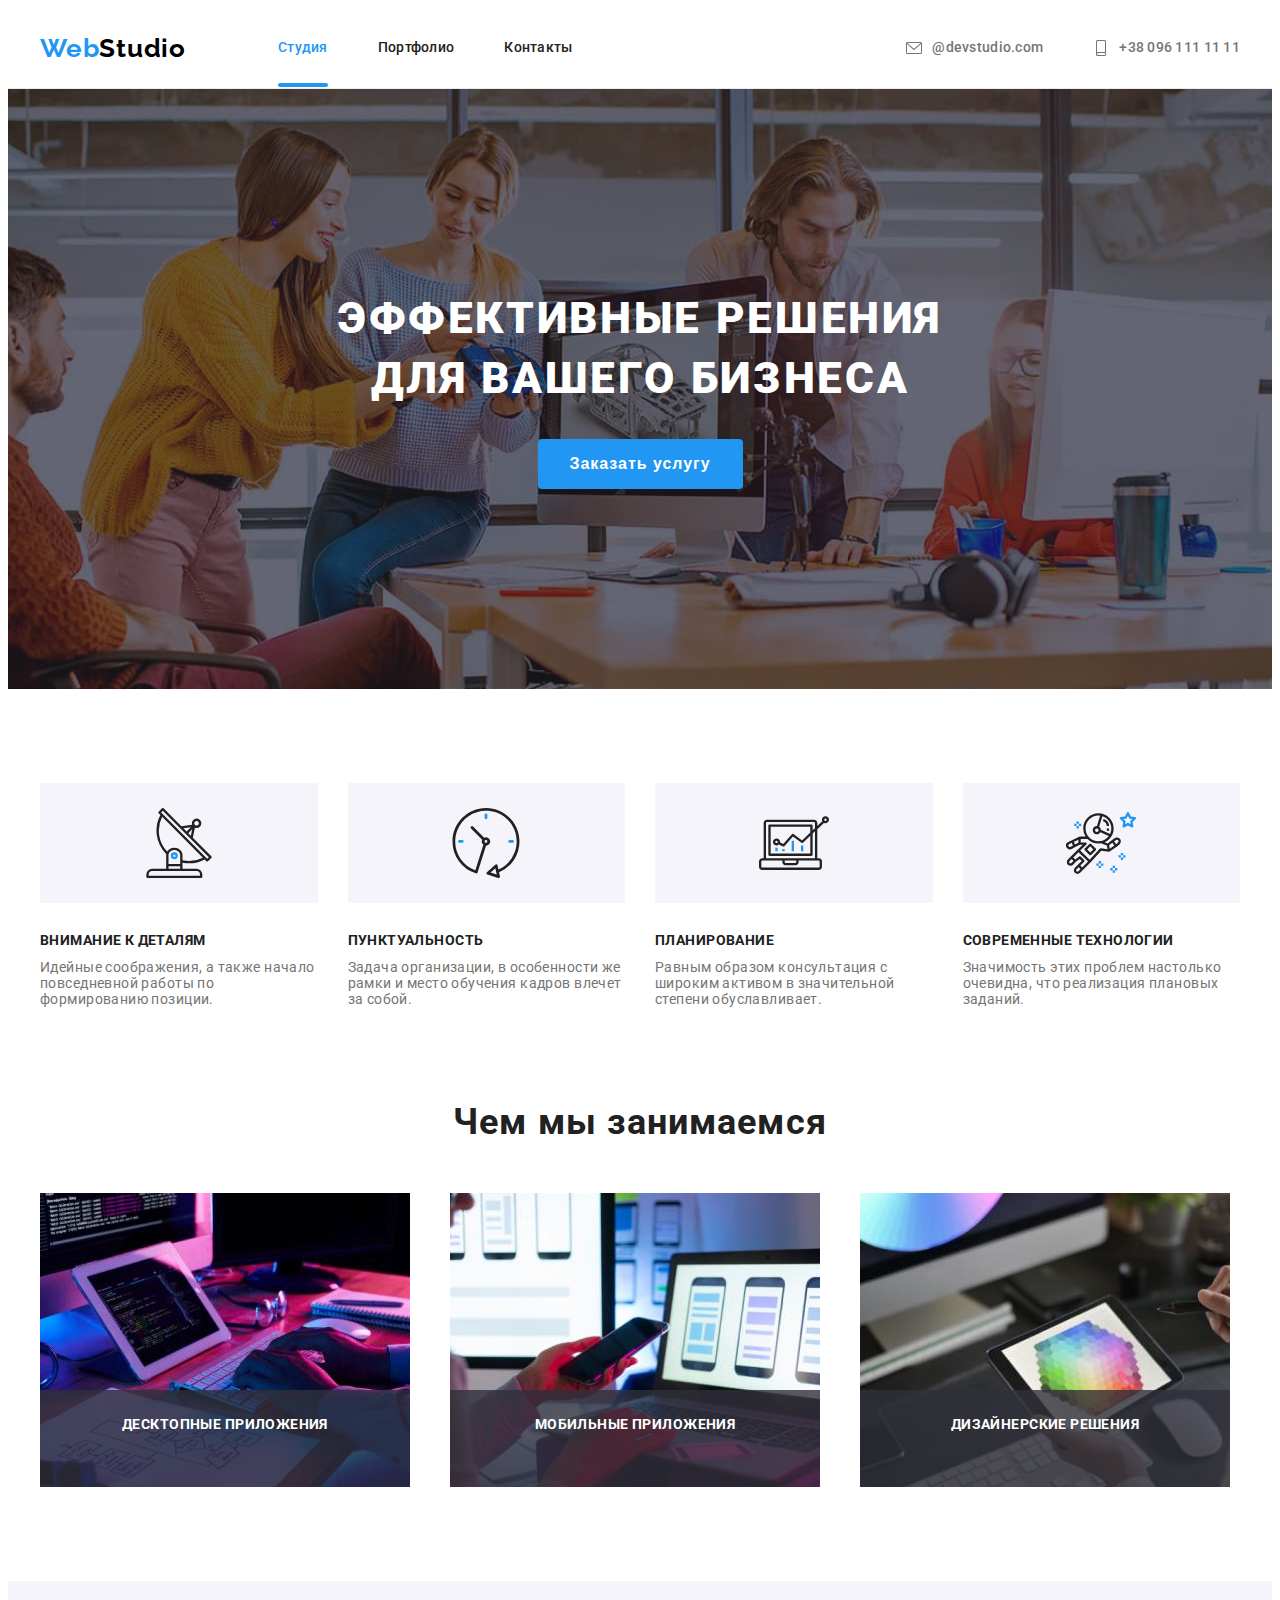
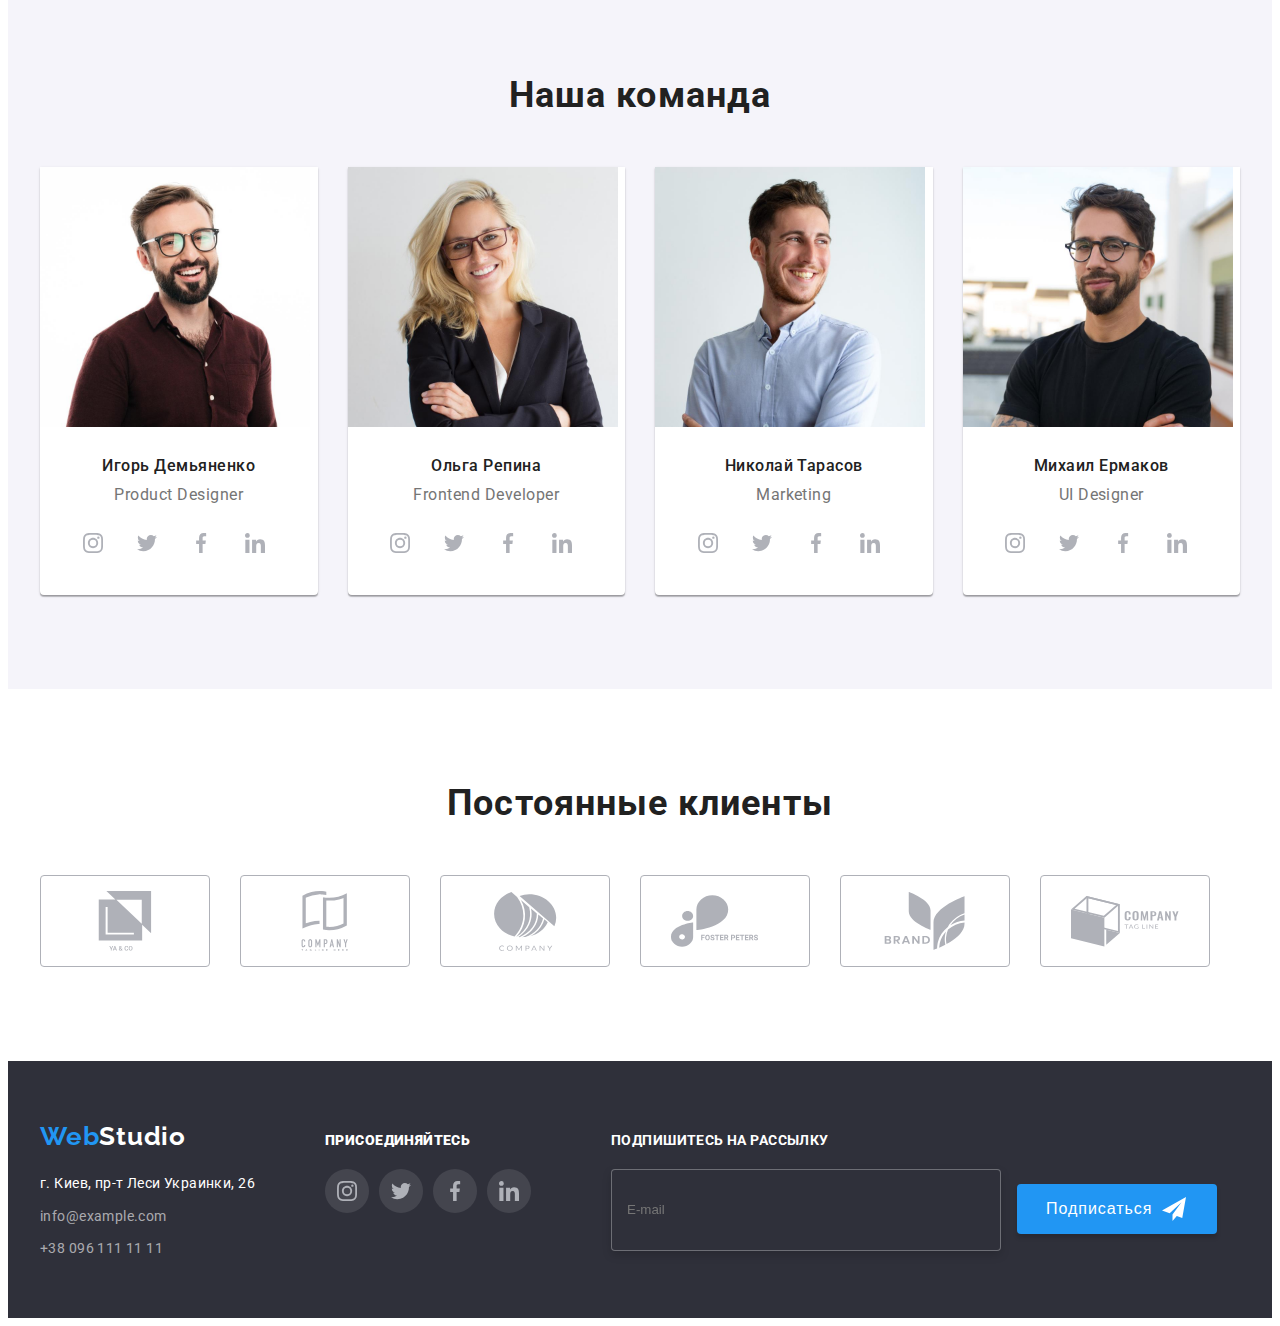
==== index.html @ 4abd0ea8 "форма подписки в футере" ====
<!DOCTYPE html>
<html lang="ru">
  <head>
    <meta charset="UTF-8" />
    <meta http-equiv="X-UA-Compatible" content="IE=edge" />
    <meta name="viewport" content="width=device-width, initial-scale=1.0" />
    <title>Студия</title>

    <link rel="preconnect" href="https://fonts.googleapis.com" />
    <link rel="preconnect" href="https://fonts.gstatic.com" crossorigin />
    <link
      href="https://fonts.googleapis.com/css2?family=Raleway:wght@700&family=Roboto:wght@400;500;700;900&display=swap"
      rel="stylesheet"
    />
    <link
      rel="stylesheet"
      href="https://cdnjs.cloudflare.com/ajax/libs/modern-normalize/1.1.0/modern-normalize.min.css"
      integrity="sha512-wpPYUAdjBVSE4KJnH1VR1HeZfpl1ub8YT/NKx4PuQ5NmX2tKuGu6U/JRp5y+Y8XG2tV+wKQpNHVUX03MfMFn9Q=="
      crossorigin="anonymous"
      referrerpolicy="no-referrer"
    />
    <link rel="stylesheet" href="./css/styles.css" />
  </head>
  <body>
    <header class="header">
      <div class="container header-container">
        <nav class="header-nav">
          <a href="" lang="en" class="header-logo link"
            ><span class="logo-effect">Web</span>Studio</a
          >
          <ul class="header-nav list">
            <li class="nav-item"><a href="" class="nav-link link active current">Студия</a></li>
            <li class="nav-item"><a href="./portfolio.html" class="nav-link link">Портфолио</a></li>
            <li class="nav-item"><a href="" class="nav-link link">Контакты</a></li>
          </ul>
        </nav>
        <ul class="header-contacts list">
          <li class="contacts-item">
            <a href="mailto:info@devstudio.com" class="contacts-link link">
              <svg class="contacts-icon" width="16" height="16">
                <use href="./images/icons.svg#icon-mail"></use></svg
              >@devstudio.com
            </a>
          </li>
          <li class="contacts-item">
            <a href="tel:+380961111111" class="contacts-link link">
              <svg class="contacts-icon" width="16" height="16">
                <use href="./images/icons.svg#icon-phone"></use></svg
              >+38 096 111 11 11
            </a>
          </li>
        </ul>
      </div>
    </header>
    <main>
      <section class="hero">
        <div class="container">
          <h1 class="hero-title">Эффективные решения для вашего бизнеса</h1>
          <button type="button" class="hero-btn" data-modal-open>Заказать услугу</button>
        </div>
      </section>
      <section class="advantage">
        <div class="container">
          <h2 class="advantage-title visually-hidden">Наши преимущества</h2>
          <ul class="advantage-list list">
            <li class="advantage-item">
              <div class="advantage-logo">
                <svg class="logo-img">
                  <use href="./images/icons.svg#icon-antenna"></use>
                </svg>
              </div>
              <h3 class="advantage-name">Внимание к деталям</h3>
              <p class="advantage-text">
                Идейные соображения, а также начало повседневной работы по формированию позиции.
              </p>
            </li>
            <li class="advantage-item">
              <div class="advantage-logo">
                <svg class="logo-img">
                  <use href="./images/icons.svg#icon-clock"></use>
                </svg>
              </div>
              <h3 class="advantage-name">Пунктуальность</h3>
              <p class="advantage-text">
                Задача организации, в особенности же рамки и место обучения кадров влечет за собой.
              </p>
            </li>
            <li class="advantage-item">
              <div class="advantage-logo">
                <svg class="logo-img">
                  <use href="./images/icons.svg#icon-diagram"></use>
                </svg>
              </div>
              <h3 class="advantage-name">Планирование</h3>
              <p class="advantage-text">
                Равным образом консультация с широким активом в значительной степени обуславливает.
              </p>
            </li>
            <li class="advantage-item">
              <div class="advantage-logo">
                <svg class="logo-img">
                  <use href="./images/icons.svg#icon-astronaut"></use>
                </svg>
              </div>
              <h3 class="advantage-name">Современные технологии</h3>
              <p class="advantage-text">
                Значимость этих проблем настолько очевидна, что реализация плановых заданий.
              </p>
            </li>
          </ul>
        </div>
      </section>
      <section class="services">
        <div class="container">
          <h2 class="services-title titles">Чем мы занимаемся</h2>
          <ul class="services-list">
            <li class="services-item list">
              <div class="services-item-wrap">
                <img
                  class="services-img"
                  src="images/codding.jpg"
                  alt="Десктопные приложения"
                  width="370"
                  height="294"
                />
                <p class="services-text">Десктопные приложения</p>
              </div>
            </li>
            <li class="services-item list">
              <div class="services-item-wrap">
                <img
                  class="services-img"
                  src="images/multiplatforms.jpg"
                  alt="Мобильные приложения"
                  width="370"
                  height="294"
                />
                <p class="services-text">Мобильные приложения</p>
              </div>
            </li>
            <li class="services-item list">
              <div class="services-item-wrap">
                <img
                  class="services-img"
                  src="images/design.jpg"
                  alt="Дизайнерские решения"
                  width="370"
                  height="294"
                />
                <p class="services-text">Дизайнерские решения</p>
              </div>
            </li>
          </ul>
        </div>
      </section>
      <section class="team">
        <div class="container">
          <h2 class="team-title titles">Наша команда</h2>
          <ul class="team-list list">
            <li class="team-item">
              <img
                class="team-photo"
                src="images/igor.jpg"
                alt="Фото Игоря Демьяненко"
                width="270"
                height="260"
              />
              <div class="team-photo-description">
                <h3 class="team-name">Игорь Демьяненко</h3>
                <p class="team-text">Product Designer</p>
                <ul class="team-social list social-list">
                  <li class="social-item">
                    <a href="" class="social-link">
                      <svg class="social-icon" width="20" height="20">
                        <use href="./images/icons.svg#icon-instagram"></use>
                      </svg>
                    </a>
                  </li>
                  <li class="social-item">
                    <a href="" class="social-link">
                      <svg class="social-icon" width="20" height="20">
                        <use href="./images/icons.svg#icon-twitter"></use>
                      </svg>
                    </a>
                  </li>
                  <li class="social-item">
                    <a href="" class="social-link">
                      <svg class="social-icon" width="20" height="20">
                        <use href="./images/icons.svg#icon-facebook"></use>
                      </svg>
                    </a>
                  </li>
                  <li class="social-item">
                    <a href="" class="social-link">
                      <svg class="social-icon" width="20" height="20">
                        <use href="./images/icons.svg#icon-linkedin"></use>
                      </svg>
                    </a>
                  </li>
                </ul>
              </div>
            </li>
            <li class="team-item">
              <img
                class="team-photo"
                src="images/olga.jpg"
                alt="Фото Ольги Репиной"
                width="270"
                height="260"
              />
              <div class="team-photo-description">
                <h3 class="team-name">Ольга Репина</h3>
                <p class="team-text">Frontend Developer</p>
                <ul class="team-social list social-list">
                  <li class="social-item">
                    <a href="" class="social-link">
                      <svg class="social-icon" width="20" height="20">
                        <use href="./images/icons.svg#icon-instagram"></use>
                      </svg>
                    </a>
                  </li>
                  <li class="social-item">
                    <a href="" class="social-link">
                      <svg class="social-icon" width="20" height="20">
                        <use href="./images/icons.svg#icon-twitter"></use>
                      </svg>
                    </a>
                  </li>
                  <li class="social-item">
                    <a href="" class="social-link">
                      <svg class="social-icon" width="20" height="20">
                        <use href="./images/icons.svg#icon-facebook"></use>
                      </svg>
                    </a>
                  </li>
                  <li class="social-item">
                    <a href="" class="social-link">
                      <svg class="social-icon" width="20" height="20">
                        <use href="./images/icons.svg#icon-linkedin"></use>
                      </svg>
                    </a>
                  </li>
                </ul>
              </div>
            </li>
            <li class="team-item">
              <img
                class="team-photo"
                src="images/nikolai.jpg"
                alt="Фото Николая Тарасова"
                width="270"
                height="260"
              />
              <div class="team-photo-description">
                <h3 class="team-name">Николай Тарасов</h3>
                <p class="team-text">Marketing</p>
                <ul class="team-social list social-list">
                  <li class="social-item">
                    <a href="" class="social-link">
                      <svg class="social-icon" width="20" height="20">
                        <use href="./images/icons.svg#icon-instagram"></use>
                      </svg>
                    </a>
                  </li>
                  <li class="social-item">
                    <a href="" class="social-link">
                      <svg class="social-icon" width="20" height="20">
                        <use href="./images/icons.svg#icon-twitter"></use>
                      </svg>
                    </a>
                  </li>
                  <li class="social-item">
                    <a href="" class="social-link">
                      <svg class="social-icon" width="20" height="20">
                        <use href="./images/icons.svg#icon-facebook"></use>
                      </svg>
                    </a>
                  </li>
                  <li class="social-item">
                    <a href="" class="social-link">
                      <svg class="social-icon" width="20" height="20">
                        <use href="./images/icons.svg#icon-linkedin"></use>
                      </svg>
                    </a>
                  </li>
                </ul>
              </div>
            </li>
            <li class="team-item">
              <img
                class="team-photo"
                src="images/mihail.jpg"
                alt="Фото Михаила Ермакова"
                width="270"
                height="260"
              />
              <div class="team-photo-description">
                <h3 class="team-name">Михаил Ермаков</h3>
                <p class="team-text">UI Designer</p>
                <ul class="team-social list social-list">
                  <li class="social-item">
                    <a href="" class="social-link">
                      <svg class="social-icon" width="20" height="20">
                        <use href="./images/icons.svg#icon-instagram"></use>
                      </svg>
                    </a>
                  </li>
                  <li class="social-item">
                    <a href="" class="social-link">
                      <svg class="social-icon" width="20" height="20">
                        <use href="./images/icons.svg#icon-twitter"></use>
                      </svg>
                    </a>
                  </li>
                  <li class="social-item">
                    <a href="" class="social-link">
                      <svg class="social-icon" width="20" height="20">
                        <use href="./images/icons.svg#icon-facebook"></use>
                      </svg>
                    </a>
                  </li>
                  <li class="social-item">
                    <a href="" class="social-link">
                      <svg class="social-icon" width="20" height="20">
                        <use href="./images/icons.svg#icon-linkedin"></use>
                      </svg>
                    </a>
                  </li>
                </ul>
              </div>
            </li>
          </ul>
        </div>
      </section>
      <section class="clients">
        <div class="container">
          <h2 class="clients-title titles">Постоянные клиенты</h2>
          <ul class="clients-list list">
            <li class="clients-item">
              <a href="" class="clients-link">
                <svg class="clients-icon" width="106px" height="60px">
                  <use href="./images/icons.svg#icon-logo-1" class="clients-logo"></use>
                </svg>
              </a>
            </li>
            <li class="clients-item">
              <a href="" class="clients-link">
                <svg class="clients-icon" width="106px" height="60px">
                  <use href="./images/icons.svg#icon-logo-2" class="clients-logo"></use>
                </svg>
              </a>
            </li>
            <li class="clients-item">
              <a href="" class="clients-link">
                <svg class="clients-icon" width="106px" height="60px">
                  <use href="./images/icons.svg#icon-logo-3" class="clients-logo"></use>
                </svg>
              </a>
            </li>
            <li class="clients-item">
              <a href="" class="clients-link">
                <svg class="clients-icon" width="106px" height="60px">
                  <use href="./images/icons.svg#icon-logo-4" class="clients-logo"></use>
                </svg>
              </a>
            </li>
            <li class="clients-item">
              <a href="" class="clients-link">
                <svg class="clients-icon" width="106px" height="60px">
                  <use href="./images/icons.svg#icon-logo-5" class="clients-logo"></use>
                </svg>
              </a>
            </li>
            <li class="clients-item">
              <a href="" class="clients-link">
                <svg class="clients-icon" width="106px" height="60px">
                  <use href="./images/icons.svg#icon-logo-6" class="clients-logo"></use>
                </svg>
              </a>
            </li>
          </ul>
        </div>
      </section>
    </main>
    <footer class="footer">
      <div class="container">
        <div class="feedback">
          <div class="footer-item">
            <a href="" lang="en" class="footer-logo link">
              <span class="logo-effect">Web</span>Studio
            </a>
            <address class="address">
              <ul class="address-list list">
                <li class="address-item">
                  <a
                    class="address-map link"
                    href="https://goo.gl/maps/dPyyy7mNsQ9xPULU9"
                    target="_blank"
                    rel="noopener noreferrer"
                    >г. Киев, пр-т Леси Украинки, 26</a
                  >
                </li>
                <li class="address-item">
                  <a class="address-link link" href="mailto:info@example.com">info@example.com</a>
                </li>
                <li class="address-item">
                  <a class="address-link link" href="tel:+380991111111">+38 096 111 11 11</a>
                </li>
              </ul>
            </address>
          </div>
          <div class="footer-item subscribe">
            <h3 class="subscribe-title">Присоединяйтесь</h3>
            <ul class="subscribe-social list social-list">
              <li class="social-item">
                <a href="" class="social-link subscribe-link">
                  <svg class="social-icon subscribe-icon" width="20" height="20">
                    <use href="./images/icons.svg#icon-instagram"></use>
                  </svg>
                </a>
              </li>
              <li class="social-item">
                <a href="" class="social-link subscribe-link">
                  <svg class="social-icon subscribe-icon" width="20" height="20">
                    <use href="./images/icons.svg#icon-twitter"></use>
                  </svg>
                </a>
              </li>
              <li class="social-item">
                <a href="" class="social-link subscribe-link">
                  <svg class="social-icon subscribe-icon" width="20" height="20">
                    <use href="./images/icons.svg#icon-facebook"></use>
                  </svg>
                </a>
              </li>
              <li class="social-item">
                <a href="" class="social-link subscribe-link">
                  <svg class="social-icon subscribe-icon" width="20" height="20">
                    <use href="./images/icons.svg#icon-linkedin"></use>
                  </svg>
                </a>
              </li>
            </ul>
          </div>
          <form class="footer-subscribe">
            <p class="subscribe-caption">Подпишитесь на рассылку</p>
            <input
              class="subscribe-mail"
              type="email"
              name="email"
              required
              placeholder="E-mail"
              pattern="[a-z0-9._%+-]+@[a-z0-9.-]+\.[a-z]{2,4}$"
            />
            <button class="subscribe-btn" type="submit">
              Подписаться
              <svg class="subscribe-btn-icon" width="24" height="24">
                <use href="./images/icons.svg#icon-send"></use>
              </svg>
            </button>
          </form>
        </div>
      </div>
    </footer>
    <div class="backdrop is-hidden" data-modal>
      <div class="modal">
        <button type="button" class="modal-btn" data-modal-close>
          <svg class="modal-close-btn" width="18" height="18">
            <use href="./images/icons.svg#icon-close"></use>
          </svg>
        </button>
      </div>
    </div>
    <script src="./js/modal.js"></script>
  </body>
</html>
---- css/styles.css ----
:root {
  --primary-page-color: #757575;
  --primary-logo-color: #000000;
  --secondary-logo-color: #ffffff;
  --header-text-color: #212121;
  --effects-color: #2196f3;
  --header-contact-color: #757575;
  --primary-title-color: #ffffff;
  --header-text-color: #212121;
  --secondary-title-color: #212121;
  --button-secondary-color: #ffffff;
  --button-primary-color: #212121;
  --text-color: #757575;
  --footer-text-color: #ffffff;
  --footer-contact-color: rgba(255, 255, 255, 0.6);
  --primary-background-color: #2f303a;
  --secondary-background-color: #f5f4fa;
  --social-team-color: #afb1b8;
  --social-footer-color: #ffffff;
  --transition: 250ms cubic-bezier(0.4, 0, 0.2, 1);
}

p,
h1,
h2,
h3,
h4,
h5,
h6 {
  margin: 0;
}
ul {
  margin: 0;
  padding: 0;
}
button {
  cursor: pointer;
}
body {
  font-family: 'Roboto', sans-serif;
  color: var(--primary-page-color);
}
.container {
  width: 1200px;
  padding-left: 15px;
  padding-right: 15px;
  margin: 0 auto;
}
.list {
  list-style: none;
}
.link {
  text-decoration: none;
}

/* ------------------------------header------------------------- */

.header-container {
  display: flex;
  align-items: center;
}
.header {
  /* padding-top: 24px;
  padding-bottom: 24px; */
  border-bottom: 1px solid #ececec;
}
.header-nav {
  display: flex;
}
.header-logo {
  margin-right: 92px;
  font-family: 'Raleway';
  font-weight: 700;
  font-size: 26px;
  line-height: 1.19;
  letter-spacing: 0.03em;
  color: var(--primary-logo-color);
}
.logo-effect {
  color: var(--effects-color);
}
.header-nav {
  display: flex;
  align-items: center;
  font-weight: 500;
  font-size: 14px;
  line-height: 1.14;
  letter-spacing: 0.02em;
}

.nav-item:not(:last-child) {
  margin-right: 50px;
}
.nav-link {
  padding-top: 32px;
  padding-bottom: 32px;
  color: var(--header-text-color);
  position: relative;
  transition: color var(--transition);
}

.nav-link:hover,
.nav-link:focus {
  color: var(--effects-color);
}
.active {
  color: var(--effects-color);
}
.nav-link.current::after {
  content: '';
  display: block;
  width: 100%;
  position: absolute;
  height: 4px;
  border-radius: 2px;
  background-color: var(--effects-color);
  bottom: 0;
}
.header-contacts,
.header-contacts .contacts-item {
  display: flex;
  margin-left: auto;
  align-items: center;
  color: var(--header-contact-color);
  vertical-align: baseline;
}

.contacts-item:not(:last-child) {
  margin-right: 50px;
}

.contacts-link {
  display: flex;
  fill: var(--header-contact-color);
  vertical-align: middle;
  font-weight: 500;
  font-size: 14px;
  line-height: 1.14;
  letter-spacing: 0.02em;
  color: var(--header-contact-color);
  padding-top: 32px;
  padding-bottom: 32px;
  transition: color var(--transition), fill var(--transition);
}

.contacts-icon {
  margin-right: 10px;
}

.contacts-item .contacts-link:hover,
.contacts-item .contacts-link:focus {
  color: var(--effects-color);
  fill: var(--effects-color);
}

/* --------------------------------hero------------------------------ */
.hero {
  text-align: center;
  padding-top: 200px;
  padding-bottom: 200px;
  background-color: var(--primary-background-color);
  background-image: linear-gradient(rgba(47, 48, 58, 0.4), rgba(47, 48, 58, 0.4)),
    url(../images/hero-bg.jpg);
  background-repeat: no-repeat;
  background-size: cover;
  background-position: center;
}
.hero-title {
  width: 696px;
  margin: 0 auto;
  margin-bottom: 30px;
  font-weight: 900;
  font-size: 44px;
  line-height: 1.36;
  text-align: center;
  letter-spacing: 0.06em;
  text-transform: uppercase;
  color: var(--primary-title-color);
}
.hero-btn {
  padding: 10px 32px;
  font-weight: 700;
  font-size: 16px;
  line-height: 1.87;
  text-align: center;
  letter-spacing: 0.06em;
  color: var(--button-secondary-color);
  background-color: var(--effects-color);
  border: 0;
  border-radius: 4px;
  transition: color var(--transition);
}
.hero-btn:hover,
.hero-btn:focus {
  color: var(--button-primary-color);
}

.visually-hidden {
  position: absolute;
  white-space: nowrap;
  width: 1px;
  height: 1px;
  overflow: hidden;
  border: 0;
  padding: 0;
  clip: rect(0 0 0 0);
  clip-path: inset(50%);
  margin: -1px;
}
/* -------------------------------advantage--------------------------- */
.advantage {
  padding-top: 94px;
}
.advantage-list {
  display: flex;
  margin-left: -30px;
  margin-top: -30px;
}
.advantage-item {
  flex-basis: calc(100% / 4 - 30px);
  margin-left: 30px;
  margin-top: 30px;
}
.advantage-logo {
  display: flex;
  justify-content: center;
  align-items: center;
  height: 120px;
  background-color: var(--secondary-background-color);
  margin-bottom: 30px;
}
.logo-img {
  width: 70px;
  height: 70px;
}
.advantage-name {
  margin-bottom: 10px;
  font-weight: 700;
  font-size: 14px;
  line-height: 1.14;
  letter-spacing: 0.03em;
  text-transform: uppercase;
  color: var(--secondary-title-color);
}
.advantage-text {
  font-size: 14px;
  line-height: 1.17;
  letter-spacing: 0.03em;
  color: var(--text-color);
}
/* ----------------------------------team------------------------ */
.team {
  padding-top: 94px;
  padding-bottom: 94px;
  background-color: var(--secondary-background-color);
}
.team-title {
  margin-bottom: 50px;
}
.titles {
  font-weight: 700;
  font-size: 36px;
  line-height: 1.16;
  text-align: center;
  letter-spacing: 0.03em;
  color: var(--secondary-title-color);
}
.team-name {
  margin-bottom: 10px;
  font-weight: 500;
  font-size: 16px;
  line-height: 1.18;
  text-align: center;
  letter-spacing: 0.03em;
  color: var(--secondary-title-color);
}
.team-text {
  font-size: 16px;
  line-height: 1.18;
  text-align: center;
  letter-spacing: 0.03em;
  color: var(--text-color);
  margin-bottom: 16px;
}

.team-list {
  display: flex;
  margin-left: -30px;
  margin-top: -30px;
}
.team-item {
  flex-basis: calc(100% / 4 - 30px);
  margin-left: 30px;
  margin-top: 30px;
  background: #ffffff;
  box-shadow: 0px 1px 3px rgba(0, 0, 0, 0.12), 0px 1px 1px rgba(0, 0, 0, 0.14),
    0px 2px 1px rgba(0, 0, 0, 0.2);
  border-radius: 0px 0px 4px 4px;
}
.team-photo {
  display: block;
}
.team-photo-description {
  padding-top: 30px;
  padding-bottom: 30px;
}

.social-list {
  display: flex;
  justify-content: center;
}
.social-item {
  width: 44px;
  height: 44px;
}
.social-item:not(last-child) {
  margin-right: 10px;
}
.social-icon {
  fill: var(--social-team-color);
  transition: fill var(--transition);
}

.social-link {
  width: 100%;
  height: 100%;
  display: flex;
  align-items: center;
  justify-content: center;
  border-radius: 50%;
  transition: background-color var(--transition);
}
.social-link:hover,
.social-link:focus {
  background-color: var(--effects-color);
}
.social-link:hover .social-icon,
.social-link:focus .social-icon {
  fill: var(--social-footer-color);
}
/* --------------------services---------------- */
.services {
  padding-top: 94px;
  padding-bottom: 94px;
}
.services-title {
  margin-bottom: 50px;
}
.services-list {
  display: flex;
  margin-left: -30px;
  margin-top: -30px;
}
.services-item {
  flex-basis: calc(100% / 3 - 30px);
  margin-left: 30px;
  margin-top: 30px;
}
.services-item-wrap {
  position: relative;
  overflow: hidden;
}
.services-img {
  display: block;
}
.services-text {
  position: absolute;
  bottom: 0;
  font-weight: 700;
  font-size: 14px;
  line-height: 1.14;
  text-align: center;
  letter-spacing: 0.03em;
  text-transform: uppercase;
  color: var(--footer-text-color);
  background-color: rgba(47, 48, 58, 0.8);
  height: 70px;
  width: 370px;
  padding-top: 27px;
}
/* ---------------clients--------------------------------- */
.clients {
  padding-top: 94px;
  padding-bottom: 94px;
}
.clients-title {
  margin-bottom: 50px;
}
.clients-list {
  display: flex;
}
.clients-item:not(:last-child) {
  margin-right: 30px;
}

.clients-link {
  display: flex;
  justify-content: center;
  align-items: center;
  height: 120px;
  width: 170px;
  height: 92px;
  border: 1px solid var(--social-team-color);
  box-sizing: border-box;
  border-radius: 4px;
  transition: border-color var(--transition);
}
.clients-icon {
  fill: var(--social-team-color);
  width: 108px;
  height: 60px;
  transition: fill var(--transition);
}

.clients-link:hover,
.clients-link:focus {
  border-color: var(--effects-color);
}
.clients-link:hover .clients-icon,
.clients-link:focus .clients-icon {
  fill: var(--effects-color);
}
/* --------------------------footer---------------------------------- */
.footer {
  padding-top: 60px;
  padding-bottom: 57px;
  background-color: var(--primary-background-color);
}
.feedback {
  display: flex;
}
.footer-item:not(:last-child) {
  margin-right: 70px;
}
.footer-logo {
  display: inline-block;
  margin-bottom: 20px;
  font-family: 'Raleway';
  font-weight: 700;
  font-size: 26px;
  line-height: 1.19;
  letter-spacing: 0.03em;
  color: var(--secondary-logo-color);
}
.logo-effect {
  color: var(--effects-color);
}

.address-item:not(:last-child) {
  margin-bottom: 9px;
}

.address-map {
  font-style: normal;
  font-size: 14px;
  line-height: 1.71;
  letter-spacing: 0.03em;
  color: var(--footer-text-color);
  transition: color var(--transition);
}
.address-link {
  font-style: normal;
  font-size: 14px;
  line-height: 1.71;
  letter-spacing: 0.03em;
  color: var(--footer-contact-color);
  transition: color var(--transition);
}
.address-map:focus,
.address-map:hover,
.address-link:focus,
.address-link:hover {
  color: var(--effects-color);
}

.subscribe {
  margin-top: 12px;
}
.subscribe-title {
  font-weight: 900;
  font-size: 14px;
  line-height: 1.14;
  letter-spacing: 0.03em;
  text-transform: uppercase;
  color: var(--footer-text-color);
  margin-bottom: 20px;
}

.subscribe-link {
  background-color: rgba(255, 255, 255, 0.1);
  border-radius: 50%;
  fill: var(--social-footer-color);
}

/* --форма подписки-- */
.footer-subscribe {
  margin-top: 12px;
}
.subscribe-caption {
  font-weight: 700;
  font-size: 14px;
  line-height: 1.14;
  letter-spacing: 0.03em;
  text-transform: uppercase;
  color: var(--footer-text-color);
}
.subscribe-mail {
  margin-top: 20px;
  padding: 15px;
  height: 50px;
  width: 358px;
  border: 1px solid rgba(255, 255, 255, 0.3);
  background-color: var(--primary-background-color);
  color: rgba(255, 255, 255, 0.6);
  filter: drop-shadow(0px 4px 4px rgba(0, 0, 0, 0.15));
  border-radius: 4px;
}
.subscribe-btn {
  display: inline-flex;
  align-items: center;
  text-align: center;
  margin-top: 20px;
  font-size: 16px;
  line-height: 1.87;
  letter-spacing: 0.06em;
  padding: 10px 29px;
  min-width: 200px;
  height: 50px;
  margin-left: 12px;
  background-color: var(--effects-color);
  color: var(--footer-text-color);
  box-shadow: 0px 4px 4px rgba(0, 0, 0, 0.15);
  border-radius: 4px;
  border: none;
}
.subscribe-btn-icon {
  width: 24px;
  height: 24px;
  margin-left: 10px;
}
/* ----------------------------------portfolio------------------------ */
.portfolio {
  padding-top: 94px;
  padding-bottom: 94px;
}
.portfolio-filter {
  display: flex;
  margin-bottom: 50px;
  justify-content: center;
}
.filter-item:not(:last-child) {
  margin-right: 8px;
}
.filter-btn {
  padding: 6px 22px;
  font-weight: 500;
  font-size: 16px;
  line-height: 1.62;
  text-align: center;
  letter-spacing: 0.03em;
  color: var(--button-primary-color);
  border: 0;
  border-radius: 4px;
  transition: color var(--transition), background-color var(--transition),
    box-shadow var(--transition);
}
.filter-btn:focus,
.filter-btn:hover {
  color: var(--button-secondary-color);
  background-color: var(--effects-color);
  box-shadow: 0px 1px 3px rgba(0, 0, 0, 0.12), 0px 1px 1px rgba(0, 0, 0, 0.14),
    0px 2px 1px rgba(0, 0, 0, 0.2);
}
.project-list {
  display: flex;
  flex-wrap: wrap;
  margin-left: -30px;
  margin-top: -30px;
}
.project-item {
  flex-basis: calc(100% / 3 - 30px);
  margin-left: 30px;
  margin-top: 30px;
}

.project-link {
  display: block;
  transition: box-shadow var(--transition);
}
.project-link:hover,
.project-link:focus {
  box-shadow: 0px 4px 4px rgba(0, 0, 0, 0.25);
}
.project-item-wrup {
  position: relative;
  overflow: hidden;
}
.project-img {
  display: block;
}

.project-img-description {
  padding-top: 20px;
  padding-bottom: 20px;
  padding-left: 24px;
  padding-right: 23px;
  border: 1px solid #ececec;
  border-top: none;
}
.project-picture-text {
  position: absolute;
  top: 0;
  left: 0;
  background-color: rgba(33, 150, 243, 0.9);
  font-size: 18px;
  line-height: 1.56;
  letter-spacing: 0.03em;
  color: var(--footer-text-color);
  padding: 63px 24px;
  height: 100%;
  transform: translateY(100%);
  transition: transform var(--transition);
}
.project-link:hover .project-picture-text,
.project-link:focus .project-picture-text {
  transform: translateY(0);
}
.project-title {
  font-weight: 700;
  font-size: 18px;
  line-height: 2;
  letter-spacing: 0.06em;
  color: var(--secondary-title-color);
}
.project-text {
  font-size: 16px;
  line-height: 1.87;
  letter-spacing: 0.03em;
  color: var(--text-color);
}

/* modal */
.backdrop {
  width: 100vw;
  height: 100vh;
  background-color: rgba(0, 0, 0, 0.2);
  position: fixed;
  top: 0;
  transition: opacity var(--transition), visibility var(--transition);
}
.modal {
  position: absolute;
  width: 528px;
  min-height: 581px;
  background-color: #ffffff;
  box-shadow: 0px 1px 3px rgba(0, 0, 0, 0.12), 0px 1px 1px rgba(0, 0, 0, 0.14),
    0px 2px 1px rgba(0, 0, 0, 0.2);
  border-radius: 4px;
  top: 50%;
  left: 50%;
  transform: translate(-50%, -50%);
}
.modal-btn {
  border: 1px solid #999999;
  background-color: transparent;
  width: 30px;
  height: 30px;
  border-radius: 50%;
  position: absolute;
  top: 10px;
  right: 10px;
  display: flex;
  align-items: center;
  justify-content: center;
}
.backdrop.is-hidden {
  visibility: hidden;
  opacity: 0;
  pointer-events: none;
}
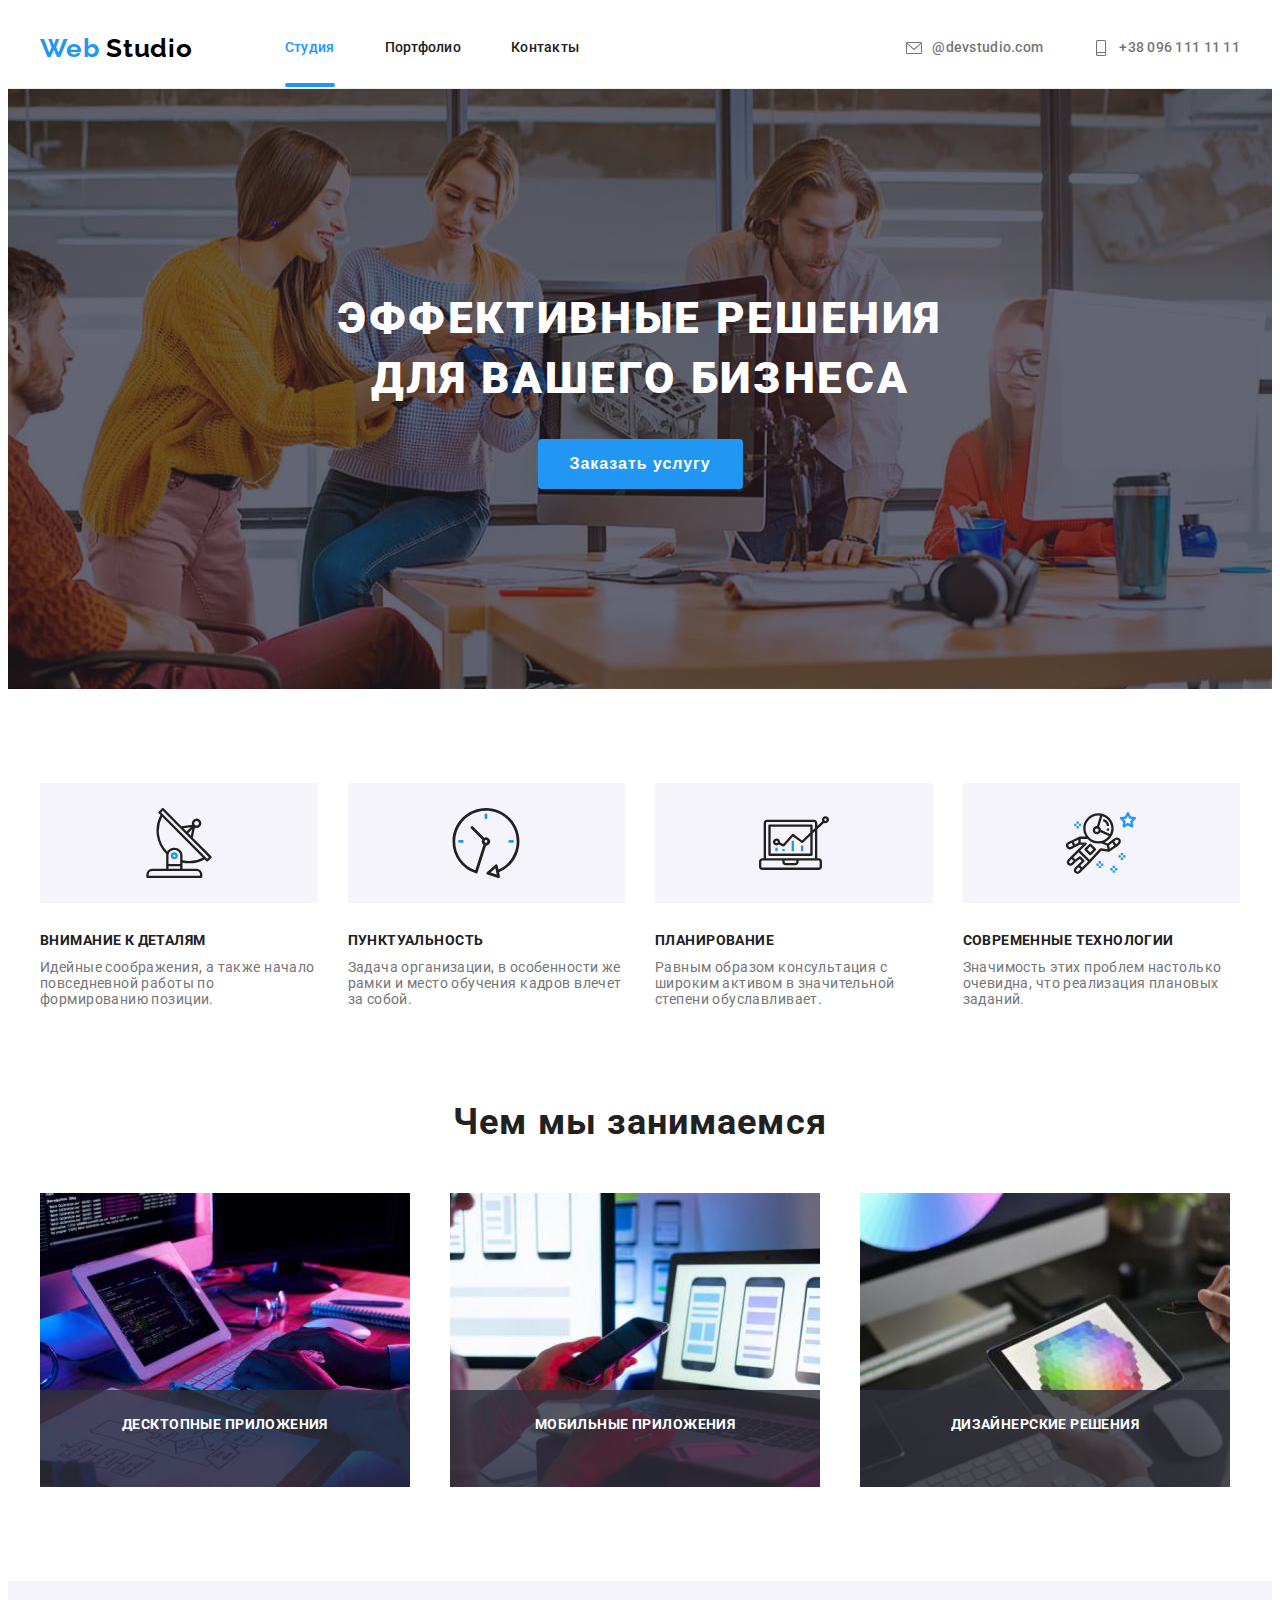
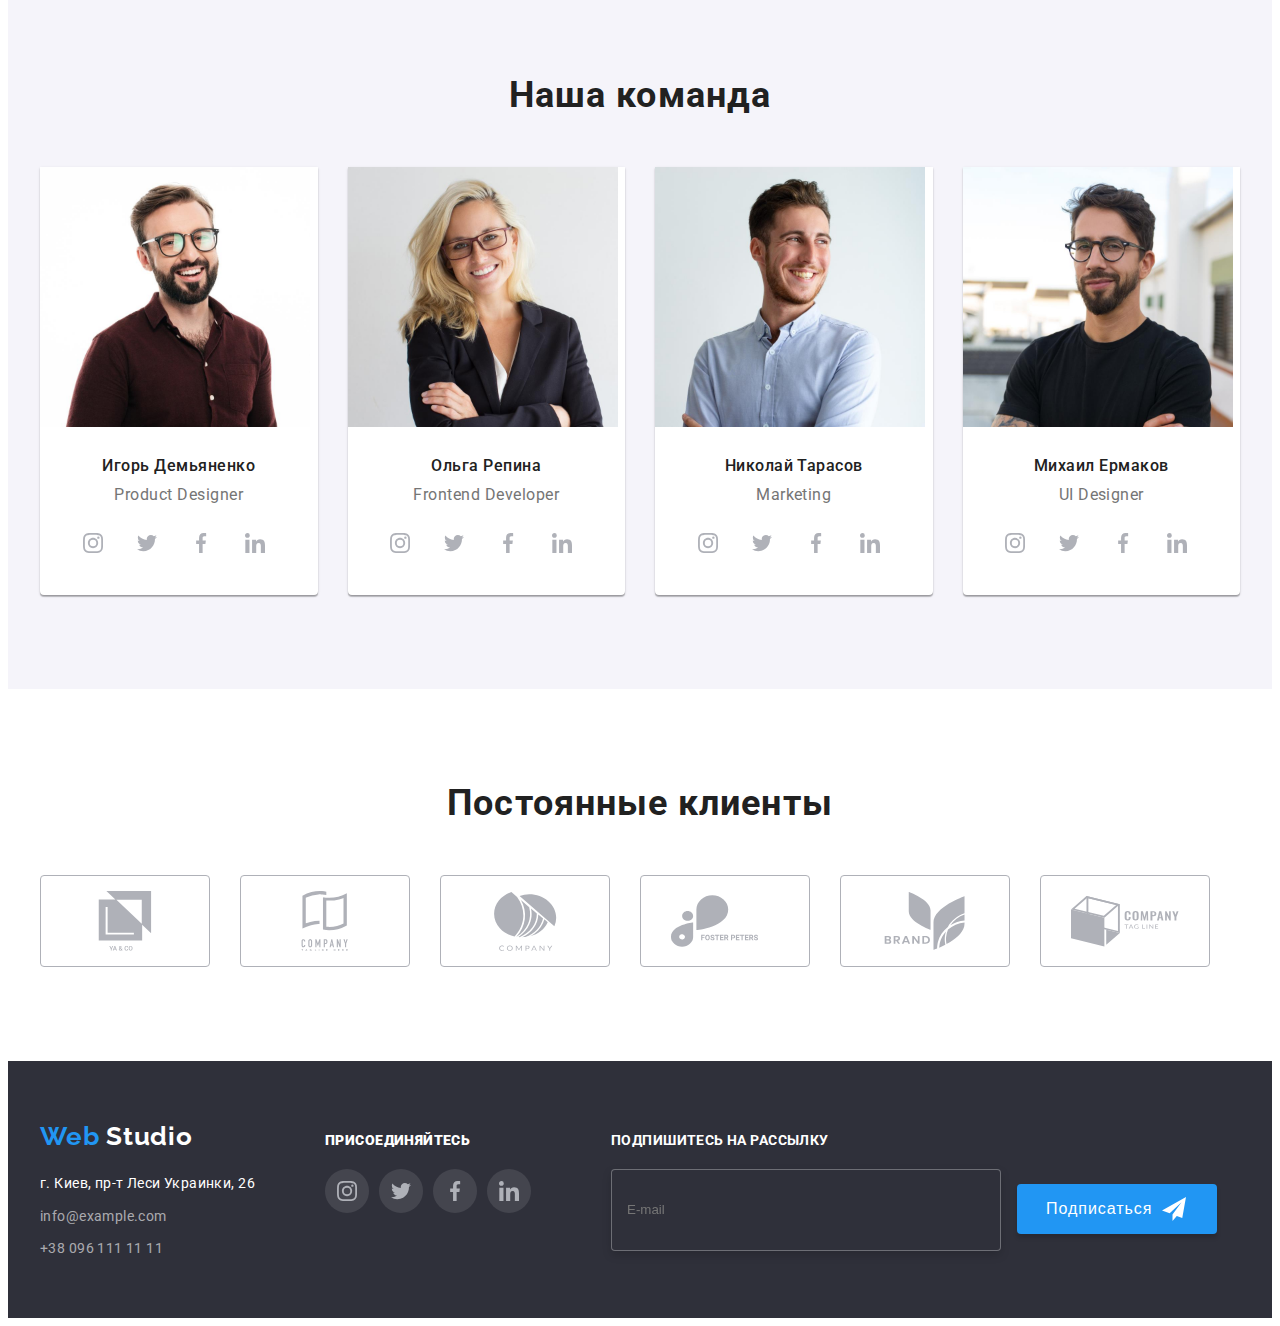
==== commit a167011f: "форма модалки" ====
--- a/index.html
+++ b/index.html
@@ -1,476 +1,519 @@
 <!DOCTYPE html>
 <html lang="ru">
-  <head>
-    <meta charset="UTF-8" />
-    <meta http-equiv="X-UA-Compatible" content="IE=edge" />
-    <meta name="viewport" content="width=device-width, initial-scale=1.0" />
-    <title>Студия</title>
-
-    <link rel="preconnect" href="https://fonts.googleapis.com" />
-    <link rel="preconnect" href="https://fonts.gstatic.com" crossorigin />
-    <link
-      href="https://fonts.googleapis.com/css2?family=Raleway:wght@700&family=Roboto:wght@400;500;700;900&display=swap"
-      rel="stylesheet"
-    />
-    <link
-      rel="stylesheet"
-      href="https://cdnjs.cloudflare.com/ajax/libs/modern-normalize/1.1.0/modern-normalize.min.css"
-      integrity="sha512-wpPYUAdjBVSE4KJnH1VR1HeZfpl1ub8YT/NKx4PuQ5NmX2tKuGu6U/JRp5y+Y8XG2tV+wKQpNHVUX03MfMFn9Q=="
-      crossorigin="anonymous"
-      referrerpolicy="no-referrer"
-    />
-    <link rel="stylesheet" href="./css/styles.css" />
-  </head>
-  <body>
-    <header class="header">
-      <div class="container header-container">
-        <nav class="header-nav">
-          <a href="" lang="en" class="header-logo link"
-            ><span class="logo-effect">Web</span>Studio</a
-          >
-          <ul class="header-nav list">
-            <li class="nav-item"><a href="" class="nav-link link active current">Студия</a></li>
-            <li class="nav-item"><a href="./portfolio.html" class="nav-link link">Портфолио</a></li>
-            <li class="nav-item"><a href="" class="nav-link link">Контакты</a></li>
-          </ul>
-        </nav>
-        <ul class="header-contacts list">
-          <li class="contacts-item">
-            <a href="mailto:info@devstudio.com" class="contacts-link link">
-              <svg class="contacts-icon" width="16" height="16">
-                <use href="./images/icons.svg#icon-mail"></use></svg
-              >@devstudio.com
-            </a>
-          </li>
-          <li class="contacts-item">
-            <a href="tel:+380961111111" class="contacts-link link">
-              <svg class="contacts-icon" width="16" height="16">
-                <use href="./images/icons.svg#icon-phone"></use></svg
-              >+38 096 111 11 11
-            </a>
-          </li>
-        </ul>
-      </div>
-    </header>
-    <main>
-      <section class="hero">
-        <div class="container">
-          <h1 class="hero-title">Эффективные решения для вашего бизнеса</h1>
-          <button type="button" class="hero-btn" data-modal-open>Заказать услугу</button>
-        </div>
-      </section>
-      <section class="advantage">
-        <div class="container">
-          <h2 class="advantage-title visually-hidden">Наши преимущества</h2>
-          <ul class="advantage-list list">
-            <li class="advantage-item">
-              <div class="advantage-logo">
-                <svg class="logo-img">
-                  <use href="./images/icons.svg#icon-antenna"></use>
-                </svg>
-              </div>
-              <h3 class="advantage-name">Внимание к деталям</h3>
-              <p class="advantage-text">
-                Идейные соображения, а также начало повседневной работы по формированию позиции.
-              </p>
-            </li>
-            <li class="advantage-item">
-              <div class="advantage-logo">
-                <svg class="logo-img">
-                  <use href="./images/icons.svg#icon-clock"></use>
-                </svg>
-              </div>
-              <h3 class="advantage-name">Пунктуальность</h3>
-              <p class="advantage-text">
-                Задача организации, в особенности же рамки и место обучения кадров влечет за собой.
-              </p>
-            </li>
-            <li class="advantage-item">
-              <div class="advantage-logo">
-                <svg class="logo-img">
-                  <use href="./images/icons.svg#icon-diagram"></use>
-                </svg>
-              </div>
-              <h3 class="advantage-name">Планирование</h3>
-              <p class="advantage-text">
-                Равным образом консультация с широким активом в значительной степени обуславливает.
-              </p>
-            </li>
-            <li class="advantage-item">
-              <div class="advantage-logo">
-                <svg class="logo-img">
-                  <use href="./images/icons.svg#icon-astronaut"></use>
-                </svg>
-              </div>
-              <h3 class="advantage-name">Современные технологии</h3>
-              <p class="advantage-text">
-                Значимость этих проблем настолько очевидна, что реализация плановых заданий.
-              </p>
-            </li>
-          </ul>
-        </div>
-      </section>
-      <section class="services">
-        <div class="container">
-          <h2 class="services-title titles">Чем мы занимаемся</h2>
-          <ul class="services-list">
-            <li class="services-item list">
-              <div class="services-item-wrap">
-                <img
-                  class="services-img"
-                  src="images/codding.jpg"
-                  alt="Десктопные приложения"
-                  width="370"
-                  height="294"
-                />
-                <p class="services-text">Десктопные приложения</p>
-              </div>
-            </li>
-            <li class="services-item list">
-              <div class="services-item-wrap">
-                <img
-                  class="services-img"
-                  src="images/multiplatforms.jpg"
-                  alt="Мобильные приложения"
-                  width="370"
-                  height="294"
-                />
-                <p class="services-text">Мобильные приложения</p>
-              </div>
-            </li>
-            <li class="services-item list">
-              <div class="services-item-wrap">
-                <img
-                  class="services-img"
-                  src="images/design.jpg"
-                  alt="Дизайнерские решения"
-                  width="370"
-                  height="294"
-                />
-                <p class="services-text">Дизайнерские решения</p>
-              </div>
-            </li>
-          </ul>
-        </div>
-      </section>
-      <section class="team">
-        <div class="container">
-          <h2 class="team-title titles">Наша команда</h2>
-          <ul class="team-list list">
-            <li class="team-item">
-              <img
-                class="team-photo"
-                src="images/igor.jpg"
-                alt="Фото Игоря Демьяненко"
-                width="270"
-                height="260"
-              />
-              <div class="team-photo-description">
-                <h3 class="team-name">Игорь Демьяненко</h3>
-                <p class="team-text">Product Designer</p>
-                <ul class="team-social list social-list">
-                  <li class="social-item">
-                    <a href="" class="social-link">
-                      <svg class="social-icon" width="20" height="20">
-                        <use href="./images/icons.svg#icon-instagram"></use>
-                      </svg>
-                    </a>
-                  </li>
-                  <li class="social-item">
-                    <a href="" class="social-link">
-                      <svg class="social-icon" width="20" height="20">
-                        <use href="./images/icons.svg#icon-twitter"></use>
-                      </svg>
-                    </a>
-                  </li>
-                  <li class="social-item">
-                    <a href="" class="social-link">
-                      <svg class="social-icon" width="20" height="20">
-                        <use href="./images/icons.svg#icon-facebook"></use>
-                      </svg>
-                    </a>
-                  </li>
-                  <li class="social-item">
-                    <a href="" class="social-link">
-                      <svg class="social-icon" width="20" height="20">
-                        <use href="./images/icons.svg#icon-linkedin"></use>
-                      </svg>
-                    </a>
-                  </li>
-                </ul>
-              </div>
-            </li>
-            <li class="team-item">
-              <img
-                class="team-photo"
-                src="images/olga.jpg"
-                alt="Фото Ольги Репиной"
-                width="270"
-                height="260"
-              />
-              <div class="team-photo-description">
-                <h3 class="team-name">Ольга Репина</h3>
-                <p class="team-text">Frontend Developer</p>
-                <ul class="team-social list social-list">
-                  <li class="social-item">
-                    <a href="" class="social-link">
-                      <svg class="social-icon" width="20" height="20">
-                        <use href="./images/icons.svg#icon-instagram"></use>
-                      </svg>
-                    </a>
-                  </li>
-                  <li class="social-item">
-                    <a href="" class="social-link">
-                      <svg class="social-icon" width="20" height="20">
-                        <use href="./images/icons.svg#icon-twitter"></use>
-                      </svg>
-                    </a>
-                  </li>
-                  <li class="social-item">
-                    <a href="" class="social-link">
-                      <svg class="social-icon" width="20" height="20">
-                        <use href="./images/icons.svg#icon-facebook"></use>
-                      </svg>
-                    </a>
-                  </li>
-                  <li class="social-item">
-                    <a href="" class="social-link">
-                      <svg class="social-icon" width="20" height="20">
-                        <use href="./images/icons.svg#icon-linkedin"></use>
-                      </svg>
-                    </a>
-                  </li>
-                </ul>
-              </div>
-            </li>
-            <li class="team-item">
-              <img
-                class="team-photo"
-                src="images/nikolai.jpg"
-                alt="Фото Николая Тарасова"
-                width="270"
-                height="260"
-              />
-              <div class="team-photo-description">
-                <h3 class="team-name">Николай Тарасов</h3>
-                <p class="team-text">Marketing</p>
-                <ul class="team-social list social-list">
-                  <li class="social-item">
-                    <a href="" class="social-link">
-                      <svg class="social-icon" width="20" height="20">
-                        <use href="./images/icons.svg#icon-instagram"></use>
-                      </svg>
-                    </a>
-                  </li>
-                  <li class="social-item">
-                    <a href="" class="social-link">
-                      <svg class="social-icon" width="20" height="20">
-                        <use href="./images/icons.svg#icon-twitter"></use>
-                      </svg>
-                    </a>
-                  </li>
-                  <li class="social-item">
-                    <a href="" class="social-link">
-                      <svg class="social-icon" width="20" height="20">
-                        <use href="./images/icons.svg#icon-facebook"></use>
-                      </svg>
-                    </a>
-                  </li>
-                  <li class="social-item">
-                    <a href="" class="social-link">
-                      <svg class="social-icon" width="20" height="20">
-                        <use href="./images/icons.svg#icon-linkedin"></use>
-                      </svg>
-                    </a>
-                  </li>
-                </ul>
-              </div>
-            </li>
-            <li class="team-item">
-              <img
-                class="team-photo"
-                src="images/mihail.jpg"
-                alt="Фото Михаила Ермакова"
-                width="270"
-                height="260"
-              />
-              <div class="team-photo-description">
-                <h3 class="team-name">Михаил Ермаков</h3>
-                <p class="team-text">UI Designer</p>
-                <ul class="team-social list social-list">
-                  <li class="social-item">
-                    <a href="" class="social-link">
-                      <svg class="social-icon" width="20" height="20">
-                        <use href="./images/icons.svg#icon-instagram"></use>
-                      </svg>
-                    </a>
-                  </li>
-                  <li class="social-item">
-                    <a href="" class="social-link">
-                      <svg class="social-icon" width="20" height="20">
-                        <use href="./images/icons.svg#icon-twitter"></use>
-                      </svg>
-                    </a>
-                  </li>
-                  <li class="social-item">
-                    <a href="" class="social-link">
-                      <svg class="social-icon" width="20" height="20">
-                        <use href="./images/icons.svg#icon-facebook"></use>
-                      </svg>
-                    </a>
-                  </li>
-                  <li class="social-item">
-                    <a href="" class="social-link">
-                      <svg class="social-icon" width="20" height="20">
-                        <use href="./images/icons.svg#icon-linkedin"></use>
-                      </svg>
-                    </a>
-                  </li>
-                </ul>
-              </div>
-            </li>
-          </ul>
-        </div>
-      </section>
-      <section class="clients">
-        <div class="container">
-          <h2 class="clients-title titles">Постоянные клиенты</h2>
-          <ul class="clients-list list">
-            <li class="clients-item">
-              <a href="" class="clients-link">
-                <svg class="clients-icon" width="106px" height="60px">
-                  <use href="./images/icons.svg#icon-logo-1" class="clients-logo"></use>
-                </svg>
-              </a>
-            </li>
-            <li class="clients-item">
-              <a href="" class="clients-link">
-                <svg class="clients-icon" width="106px" height="60px">
-                  <use href="./images/icons.svg#icon-logo-2" class="clients-logo"></use>
-                </svg>
-              </a>
-            </li>
-            <li class="clients-item">
-              <a href="" class="clients-link">
-                <svg class="clients-icon" width="106px" height="60px">
-                  <use href="./images/icons.svg#icon-logo-3" class="clients-logo"></use>
-                </svg>
-              </a>
-            </li>
-            <li class="clients-item">
-              <a href="" class="clients-link">
-                <svg class="clients-icon" width="106px" height="60px">
-                  <use href="./images/icons.svg#icon-logo-4" class="clients-logo"></use>
-                </svg>
-              </a>
-            </li>
-            <li class="clients-item">
-              <a href="" class="clients-link">
-                <svg class="clients-icon" width="106px" height="60px">
-                  <use href="./images/icons.svg#icon-logo-5" class="clients-logo"></use>
-                </svg>
-              </a>
-            </li>
-            <li class="clients-item">
-              <a href="" class="clients-link">
-                <svg class="clients-icon" width="106px" height="60px">
-                  <use href="./images/icons.svg#icon-logo-6" class="clients-logo"></use>
-                </svg>
-              </a>
-            </li>
-          </ul>
-        </div>
-      </section>
-    </main>
-    <footer class="footer">
-      <div class="container">
-        <div class="feedback">
-          <div class="footer-item">
-            <a href="" lang="en" class="footer-logo link">
-              <span class="logo-effect">Web</span>Studio
-            </a>
-            <address class="address">
-              <ul class="address-list list">
-                <li class="address-item">
-                  <a
-                    class="address-map link"
-                    href="https://goo.gl/maps/dPyyy7mNsQ9xPULU9"
-                    target="_blank"
-                    rel="noopener noreferrer"
-                    >г. Киев, пр-т Леси Украинки, 26</a
-                  >
-                </li>
-                <li class="address-item">
-                  <a class="address-link link" href="mailto:info@example.com">info@example.com</a>
-                </li>
-                <li class="address-item">
-                  <a class="address-link link" href="tel:+380991111111">+38 096 111 11 11</a>
-                </li>
-              </ul>
-            </address>
-          </div>
-          <div class="footer-item subscribe">
-            <h3 class="subscribe-title">Присоединяйтесь</h3>
-            <ul class="subscribe-social list social-list">
-              <li class="social-item">
-                <a href="" class="social-link subscribe-link">
-                  <svg class="social-icon subscribe-icon" width="20" height="20">
-                    <use href="./images/icons.svg#icon-instagram"></use>
-                  </svg>
-                </a>
-              </li>
-              <li class="social-item">
-                <a href="" class="social-link subscribe-link">
-                  <svg class="social-icon subscribe-icon" width="20" height="20">
-                    <use href="./images/icons.svg#icon-twitter"></use>
-                  </svg>
-                </a>
-              </li>
-              <li class="social-item">
-                <a href="" class="social-link subscribe-link">
-                  <svg class="social-icon subscribe-icon" width="20" height="20">
-                    <use href="./images/icons.svg#icon-facebook"></use>
-                  </svg>
-                </a>
-              </li>
-              <li class="social-item">
-                <a href="" class="social-link subscribe-link">
-                  <svg class="social-icon subscribe-icon" width="20" height="20">
-                    <use href="./images/icons.svg#icon-linkedin"></use>
-                  </svg>
-                </a>
-              </li>
-            </ul>
-          </div>
-          <form class="footer-subscribe">
-            <p class="subscribe-caption">Подпишитесь на рассылку</p>
-            <input
-              class="subscribe-mail"
-              type="email"
-              name="email"
-              required
-              placeholder="E-mail"
-              pattern="[a-z0-9._%+-]+@[a-z0-9.-]+\.[a-z]{2,4}$"
-            />
-            <button class="subscribe-btn" type="submit">
-              Подписаться
-              <svg class="subscribe-btn-icon" width="24" height="24">
-                <use href="./images/icons.svg#icon-send"></use>
-              </svg>
-            </button>
-          </form>
-        </div>
-      </div>
-    </footer>
-    <div class="backdrop is-hidden" data-modal>
-      <div class="modal">
-        <button type="button" class="modal-btn" data-modal-close>
-          <svg class="modal-close-btn" width="18" height="18">
-            <use href="./images/icons.svg#icon-close"></use>
-          </svg>
-        </button>
-      </div>
-    </div>
-    <script src="./js/modal.js"></script>
-  </body>
+	<head>
+		<meta charset="UTF-8" />
+		<meta http-equiv="X-UA-Compatible" content="IE=edge" />
+		<meta name="viewport" content="width=device-width, initial-scale=1.0" />
+		<title>Студия</title>
+
+		<link rel="preconnect" href="https://fonts.googleapis.com" />
+		<link rel="preconnect" href="https://fonts.gstatic.com" crossorigin />
+		<link
+			href="https://fonts.googleapis.com/css2?family=Raleway:wght@700&family=Roboto:wght@400;500;700;900&display=swap"
+			rel="stylesheet"
+		/>
+		<link
+			rel="stylesheet"
+			href="https://cdnjs.cloudflare.com/ajax/libs/modern-normalize/1.1.0/modern-normalize.min.css"
+			integrity="sha512-wpPYUAdjBVSE4KJnH1VR1HeZfpl1ub8YT/NKx4PuQ5NmX2tKuGu6U/JRp5y+Y8XG2tV+wKQpNHVUX03MfMFn9Q=="
+			crossorigin="anonymous"
+			referrerpolicy="no-referrer"
+		/>
+		<link rel="stylesheet" href="./css/styles.css" />
+	</head>
+	<body>
+		<header class="header">
+			<div class="container header-container">
+				<nav class="header-nav">
+					<a href="" lang="en" class="header-logo link">
+						<span class="logo-effect">Web</span>
+						Studio
+					</a>
+					<ul class="header-nav list">
+						<li class="nav-item"><a href="" class="nav-link link active current">Студия</a></li>
+						<li class="nav-item"><a href="./portfolio.html" class="nav-link link">Портфолио</a></li>
+						<li class="nav-item"><a href="" class="nav-link link">Контакты</a></li>
+					</ul>
+				</nav>
+				<ul class="header-contacts list">
+					<li class="contacts-item">
+						<a href="mailto:info@devstudio.com" class="contacts-link link">
+							<svg class="contacts-icon" width="16" height="16">
+								<use href="./images/icons.svg#icon-mail"></use>
+							</svg>
+							@devstudio.com
+						</a>
+					</li>
+					<li class="contacts-item">
+						<a href="tel:+380961111111" class="contacts-link link">
+							<svg class="contacts-icon" width="16" height="16">
+								<use href="./images/icons.svg#icon-phone"></use>
+							</svg>
+							+38 096 111 11 11
+						</a>
+					</li>
+				</ul>
+			</div>
+		</header>
+		<main>
+			<section class="hero">
+				<div class="container">
+					<h1 class="hero-title">Эффективные решения для вашего бизнеса</h1>
+					<button type="button" class="hero-btn" data-modal-open>Заказать услугу</button>
+				</div>
+			</section>
+			<section class="advantage">
+				<div class="container">
+					<h2 class="advantage-title visually-hidden">Наши преимущества</h2>
+					<ul class="advantage-list list">
+						<li class="advantage-item">
+							<div class="advantage-logo">
+								<svg class="logo-img">
+									<use href="./images/icons.svg#icon-antenna"></use>
+								</svg>
+							</div>
+							<h3 class="advantage-name">Внимание к деталям</h3>
+							<p class="advantage-text">
+								Идейные соображения, а также начало повседневной работы по формированию позиции.
+							</p>
+						</li>
+						<li class="advantage-item">
+							<div class="advantage-logo">
+								<svg class="logo-img">
+									<use href="./images/icons.svg#icon-clock"></use>
+								</svg>
+							</div>
+							<h3 class="advantage-name">Пунктуальность</h3>
+							<p class="advantage-text">
+								Задача организации, в особенности же рамки и место обучения кадров влечет за собой.
+							</p>
+						</li>
+						<li class="advantage-item">
+							<div class="advantage-logo">
+								<svg class="logo-img">
+									<use href="./images/icons.svg#icon-diagram"></use>
+								</svg>
+							</div>
+							<h3 class="advantage-name">Планирование</h3>
+							<p class="advantage-text">
+								Равным образом консультация с широким активом в значительной степени обуславливает.
+							</p>
+						</li>
+						<li class="advantage-item">
+							<div class="advantage-logo">
+								<svg class="logo-img">
+									<use href="./images/icons.svg#icon-astronaut"></use>
+								</svg>
+							</div>
+							<h3 class="advantage-name">Современные технологии</h3>
+							<p class="advantage-text">Значимость этих проблем настолько очевидна, что реализация плановых заданий.</p>
+						</li>
+					</ul>
+				</div>
+			</section>
+			<section class="services">
+				<div class="container">
+					<h2 class="services-title titles">Чем мы занимаемся</h2>
+					<ul class="services-list">
+						<li class="services-item list">
+							<div class="services-item-wrap">
+								<img
+									class="services-img"
+									src="images/codding.jpg"
+									alt="Десктопные приложения"
+									width="370"
+									height="294"
+								/>
+								<p class="services-text">Десктопные приложения</p>
+							</div>
+						</li>
+						<li class="services-item list">
+							<div class="services-item-wrap">
+								<img
+									class="services-img"
+									src="images/multiplatforms.jpg"
+									alt="Мобильные приложения"
+									width="370"
+									height="294"
+								/>
+								<p class="services-text">Мобильные приложения</p>
+							</div>
+						</li>
+						<li class="services-item list">
+							<div class="services-item-wrap">
+								<img class="services-img" src="images/design.jpg" alt="Дизайнерские решения" width="370" height="294" />
+								<p class="services-text">Дизайнерские решения</p>
+							</div>
+						</li>
+					</ul>
+				</div>
+			</section>
+			<section class="team">
+				<div class="container">
+					<h2 class="team-title titles">Наша команда</h2>
+					<ul class="team-list list">
+						<li class="team-item">
+							<img class="team-photo" src="images/igor.jpg" alt="Фото Игоря Демьяненко" width="270" height="260" />
+							<div class="team-photo-description">
+								<h3 class="team-name">Игорь Демьяненко</h3>
+								<p class="team-text">Product Designer</p>
+								<ul class="team-social list social-list">
+									<li class="social-item">
+										<a href="" class="social-link">
+											<svg class="social-icon" width="20" height="20">
+												<use href="./images/icons.svg#icon-instagram"></use>
+											</svg>
+										</a>
+									</li>
+									<li class="social-item">
+										<a href="" class="social-link">
+											<svg class="social-icon" width="20" height="20">
+												<use href="./images/icons.svg#icon-twitter"></use>
+											</svg>
+										</a>
+									</li>
+									<li class="social-item">
+										<a href="" class="social-link">
+											<svg class="social-icon" width="20" height="20">
+												<use href="./images/icons.svg#icon-facebook"></use>
+											</svg>
+										</a>
+									</li>
+									<li class="social-item">
+										<a href="" class="social-link">
+											<svg class="social-icon" width="20" height="20">
+												<use href="./images/icons.svg#icon-linkedin"></use>
+											</svg>
+										</a>
+									</li>
+								</ul>
+							</div>
+						</li>
+						<li class="team-item">
+							<img class="team-photo" src="images/olga.jpg" alt="Фото Ольги Репиной" width="270" height="260" />
+							<div class="team-photo-description">
+								<h3 class="team-name">Ольга Репина</h3>
+								<p class="team-text">Frontend Developer</p>
+								<ul class="team-social list social-list">
+									<li class="social-item">
+										<a href="" class="social-link">
+											<svg class="social-icon" width="20" height="20">
+												<use href="./images/icons.svg#icon-instagram"></use>
+											</svg>
+										</a>
+									</li>
+									<li class="social-item">
+										<a href="" class="social-link">
+											<svg class="social-icon" width="20" height="20">
+												<use href="./images/icons.svg#icon-twitter"></use>
+											</svg>
+										</a>
+									</li>
+									<li class="social-item">
+										<a href="" class="social-link">
+											<svg class="social-icon" width="20" height="20">
+												<use href="./images/icons.svg#icon-facebook"></use>
+											</svg>
+										</a>
+									</li>
+									<li class="social-item">
+										<a href="" class="social-link">
+											<svg class="social-icon" width="20" height="20">
+												<use href="./images/icons.svg#icon-linkedin"></use>
+											</svg>
+										</a>
+									</li>
+								</ul>
+							</div>
+						</li>
+						<li class="team-item">
+							<img class="team-photo" src="images/nikolai.jpg" alt="Фото Николая Тарасова" width="270" height="260" />
+							<div class="team-photo-description">
+								<h3 class="team-name">Николай Тарасов</h3>
+								<p class="team-text">Marketing</p>
+								<ul class="team-social list social-list">
+									<li class="social-item">
+										<a href="" class="social-link">
+											<svg class="social-icon" width="20" height="20">
+												<use href="./images/icons.svg#icon-instagram"></use>
+											</svg>
+										</a>
+									</li>
+									<li class="social-item">
+										<a href="" class="social-link">
+											<svg class="social-icon" width="20" height="20">
+												<use href="./images/icons.svg#icon-twitter"></use>
+											</svg>
+										</a>
+									</li>
+									<li class="social-item">
+										<a href="" class="social-link">
+											<svg class="social-icon" width="20" height="20">
+												<use href="./images/icons.svg#icon-facebook"></use>
+											</svg>
+										</a>
+									</li>
+									<li class="social-item">
+										<a href="" class="social-link">
+											<svg class="social-icon" width="20" height="20">
+												<use href="./images/icons.svg#icon-linkedin"></use>
+											</svg>
+										</a>
+									</li>
+								</ul>
+							</div>
+						</li>
+						<li class="team-item">
+							<img class="team-photo" src="images/mihail.jpg" alt="Фото Михаила Ермакова" width="270" height="260" />
+							<div class="team-photo-description">
+								<h3 class="team-name">Михаил Ермаков</h3>
+								<p class="team-text">UI Designer</p>
+								<ul class="team-social list social-list">
+									<li class="social-item">
+										<a href="" class="social-link">
+											<svg class="social-icon" width="20" height="20">
+												<use href="./images/icons.svg#icon-instagram"></use>
+											</svg>
+										</a>
+									</li>
+									<li class="social-item">
+										<a href="" class="social-link">
+											<svg class="social-icon" width="20" height="20">
+												<use href="./images/icons.svg#icon-twitter"></use>
+											</svg>
+										</a>
+									</li>
+									<li class="social-item">
+										<a href="" class="social-link">
+											<svg class="social-icon" width="20" height="20">
+												<use href="./images/icons.svg#icon-facebook"></use>
+											</svg>
+										</a>
+									</li>
+									<li class="social-item">
+										<a href="" class="social-link">
+											<svg class="social-icon" width="20" height="20">
+												<use href="./images/icons.svg#icon-linkedin"></use>
+											</svg>
+										</a>
+									</li>
+								</ul>
+							</div>
+						</li>
+					</ul>
+				</div>
+			</section>
+			<section class="clients">
+				<div class="container">
+					<h2 class="clients-title titles">Постоянные клиенты</h2>
+					<ul class="clients-list list">
+						<li class="clients-item">
+							<a href="" class="clients-link">
+								<svg class="clients-icon" width="106px" height="60px">
+									<use href="./images/icons.svg#icon-logo-1" class="clients-logo"></use>
+								</svg>
+							</a>
+						</li>
+						<li class="clients-item">
+							<a href="" class="clients-link">
+								<svg class="clients-icon" width="106px" height="60px">
+									<use href="./images/icons.svg#icon-logo-2" class="clients-logo"></use>
+								</svg>
+							</a>
+						</li>
+						<li class="clients-item">
+							<a href="" class="clients-link">
+								<svg class="clients-icon" width="106px" height="60px">
+									<use href="./images/icons.svg#icon-logo-3" class="clients-logo"></use>
+								</svg>
+							</a>
+						</li>
+						<li class="clients-item">
+							<a href="" class="clients-link">
+								<svg class="clients-icon" width="106px" height="60px">
+									<use href="./images/icons.svg#icon-logo-4" class="clients-logo"></use>
+								</svg>
+							</a>
+						</li>
+						<li class="clients-item">
+							<a href="" class="clients-link">
+								<svg class="clients-icon" width="106px" height="60px">
+									<use href="./images/icons.svg#icon-logo-5" class="clients-logo"></use>
+								</svg>
+							</a>
+						</li>
+						<li class="clients-item">
+							<a href="" class="clients-link">
+								<svg class="clients-icon" width="106px" height="60px">
+									<use href="./images/icons.svg#icon-logo-6" class="clients-logo"></use>
+								</svg>
+							</a>
+						</li>
+					</ul>
+				</div>
+			</section>
+		</main>
+		<footer class="footer">
+			<div class="container">
+				<div class="feedback">
+					<div class="footer-item">
+						<a href="" lang="en" class="footer-logo link">
+							<span class="logo-effect">Web</span>
+							Studio
+						</a>
+						<address class="address">
+							<ul class="address-list list">
+								<li class="address-item">
+									<a
+										class="address-map link"
+										href="https://goo.gl/maps/dPyyy7mNsQ9xPULU9"
+										target="_blank"
+										rel="noopener noreferrer"
+									>
+										г. Киев, пр-т Леси Украинки, 26
+									</a>
+								</li>
+								<li class="address-item">
+									<a class="address-link link" href="mailto:info@example.com">info@example.com</a>
+								</li>
+								<li class="address-item">
+									<a class="address-link link" href="tel:+380991111111">+38 096 111 11 11</a>
+								</li>
+							</ul>
+						</address>
+					</div>
+					<div class="footer-item subscribe">
+						<h3 class="subscribe-title">Присоединяйтесь</h3>
+						<ul class="subscribe-social list social-list">
+							<li class="social-item">
+								<a href="" class="social-link subscribe-link">
+									<svg class="social-icon subscribe-icon" width="20" height="20">
+										<use href="./images/icons.svg#icon-instagram"></use>
+									</svg>
+								</a>
+							</li>
+							<li class="social-item">
+								<a href="" class="social-link subscribe-link">
+									<svg class="social-icon subscribe-icon" width="20" height="20">
+										<use href="./images/icons.svg#icon-twitter"></use>
+									</svg>
+								</a>
+							</li>
+							<li class="social-item">
+								<a href="" class="social-link subscribe-link">
+									<svg class="social-icon subscribe-icon" width="20" height="20">
+										<use href="./images/icons.svg#icon-facebook"></use>
+									</svg>
+								</a>
+							</li>
+							<li class="social-item">
+								<a href="" class="social-link subscribe-link">
+									<svg class="social-icon subscribe-icon" width="20" height="20">
+										<use href="./images/icons.svg#icon-linkedin"></use>
+									</svg>
+								</a>
+							</li>
+						</ul>
+					</div>
+					<form class="footer-subscribe">
+						<p class="subscribe-caption">Подпишитесь на рассылку</p>
+						<input
+							class="subscribe-mail"
+							type="email"
+							name="email"
+							required
+							placeholder="E-mail"
+							pattern="[a-z0-9._%+-]+@[a-z0-9.-]+\.[a-z]{2,4}$"
+							title="email@mail.com"
+						/>
+						<button class="subscribe-btn" type="submit">
+							Подписаться
+							<svg class="subscribe-btn-icon" width="24" height="24">
+								<use href="./images/icons.svg#icon-send"></use>
+							</svg>
+						</button>
+					</form>
+				</div>
+			</div>
+		</footer>
+		<div class="backdrop is-hidden" data-modal>
+			<div class="modal">
+				<button type="button" class="modal-btn" data-modal-close>
+					<svg class="modal-close-btn" width="18" height="18">
+						<use href="./images/icons.svg#icon-close"></use>
+					</svg>
+				</button>
+
+				<form action="#" class="modal-form">
+					<p class="modal-form-caption">Оставьте свои данные, мы вам перезвоним</p>
+
+					<label class="modal-form-label">
+						Имя
+						<span class="modal-form-wrap">
+							<input
+								type="text"
+								class="modal-form-input"
+								name="username"
+								minlenght="2"
+								pattern="[a-zA-Zа-яёА-ЯЁ]+"
+								title="Имя должно содержать символы кириллицы или латиницы"
+								required
+							/>
+							<svg class="modal-form-icon" width="18" height="18">
+								<use href="./images/icons.svg#icon-name"></use>
+							</svg>
+						</span>
+					</label>
+
+					<label class="modal-form-label">
+						Телефон
+						<span class="modal-form-wrap">
+							<input
+								type="tel"
+								class="modal-form-input"
+								name="tel"
+								title="093-000-00-00"
+								pattern="[0-9]{3}-[0-9]{3}-[0-9]{2}-[0-9]{2}"
+								required
+							/>
+							<svg class="modal-form-icon" width="18" height="18">
+								<use href="./images/icons.svg#icon-phone"></use>
+							</svg>
+						</span>
+					</label>
+
+					<label class="modal-form-label">
+						Почта
+						<span class="modal-form-wrap">
+							<input
+								type="email"
+								class="modal-form-input"
+								name="mail"
+								pattern="[a-z0-9._%+-]+@[a-z0-9.-]+\.[a-z]{2,4}$"
+								title="email@mail.com"
+								required
+							/>
+							<svg class="modal-form-icon" width="18" height="18">
+								<use href="./images/icons.svg#icon-email"></use>
+							</svg>
+						</span>
+					</label>
+
+					<label class="modal-form-label">
+						Комментарий
+						<textarea class="modal-form-message" name="message" placeholder="Введите текст"></textarea>
+					</label>
+
+					<input type="checkbox" id="policy" class="modal-form-checkbox visually-hidden" />
+					<label for="policy" class="modal-form-checkbox-label">
+						Соглашаюсь с рассылкой и принимаю&nbsp
+						<a href="#" class="policy-link">Условия договора</a>
+					</label>
+
+					<button class="modal-form-btn" type="submit">Отправить</button>
+				</form>
+			</div>
+		</div>
+		<script src="./js/modal.js"></script>
+	</body>
 </html>
--- a/css/styles.css
+++ b/css/styles.css
@@ -1,23 +1,23 @@
 :root {
-  --primary-page-color: #757575;
-  --primary-logo-color: #000000;
-  --secondary-logo-color: #ffffff;
-  --header-text-color: #212121;
-  --effects-color: #2196f3;
-  --header-contact-color: #757575;
-  --primary-title-color: #ffffff;
-  --header-text-color: #212121;
-  --secondary-title-color: #212121;
-  --button-secondary-color: #ffffff;
-  --button-primary-color: #212121;
-  --text-color: #757575;
-  --footer-text-color: #ffffff;
-  --footer-contact-color: rgba(255, 255, 255, 0.6);
-  --primary-background-color: #2f303a;
-  --secondary-background-color: #f5f4fa;
-  --social-team-color: #afb1b8;
-  --social-footer-color: #ffffff;
-  --transition: 250ms cubic-bezier(0.4, 0, 0.2, 1);
+	--primary-page-color: #757575;
+	--primary-logo-color: #000000;
+	--secondary-logo-color: #ffffff;
+	--header-text-color: #212121;
+	--effects-color: #2196f3;
+	--header-contact-color: #757575;
+	--primary-title-color: #ffffff;
+	--header-text-color: #212121;
+	--secondary-title-color: #212121;
+	--button-secondary-color: #ffffff;
+	--button-primary-color: #212121;
+	--text-color: #757575;
+	--footer-text-color: #ffffff;
+	--footer-contact-color: rgba(255, 255, 255, 0.6);
+	--primary-background-color: #2f303a;
+	--secondary-background-color: #f5f4fa;
+	--social-team-color: #afb1b8;
+	--social-footer-color: #ffffff;
+	--transition: 250ms cubic-bezier(0.4, 0, 0.2, 1);
 }
 
 p,
@@ -27,654 +27,770 @@
 h4,
 h5,
 h6 {
-  margin: 0;
+	margin: 0;
 }
 ul {
-  margin: 0;
-  padding: 0;
+	margin: 0;
+	padding: 0;
 }
 button {
-  cursor: pointer;
+	cursor: pointer;
 }
 body {
-  font-family: 'Roboto', sans-serif;
-  color: var(--primary-page-color);
+	font-family: "Roboto", sans-serif;
+	color: var(--primary-page-color);
 }
 .container {
-  width: 1200px;
-  padding-left: 15px;
-  padding-right: 15px;
-  margin: 0 auto;
+	width: 1200px;
+	padding-left: 15px;
+	padding-right: 15px;
+	margin: 0 auto;
 }
 .list {
-  list-style: none;
+	list-style: none;
 }
 .link {
-  text-decoration: none;
+	text-decoration: none;
 }
 
 /* ------------------------------header------------------------- */
 
 .header-container {
-  display: flex;
-  align-items: center;
+	display: flex;
+	align-items: center;
 }
 .header {
-  /* padding-top: 24px;
+	/* padding-top: 24px;
   padding-bottom: 24px; */
-  border-bottom: 1px solid #ececec;
+	border-bottom: 1px solid #ececec;
 }
 .header-nav {
-  display: flex;
+	display: flex;
 }
 .header-logo {
-  margin-right: 92px;
-  font-family: 'Raleway';
-  font-weight: 700;
-  font-size: 26px;
-  line-height: 1.19;
-  letter-spacing: 0.03em;
-  color: var(--primary-logo-color);
+	margin-right: 92px;
+	font-family: "Raleway";
+	font-weight: 700;
+	font-size: 26px;
+	line-height: 1.19;
+	letter-spacing: 0.03em;
+	color: var(--primary-logo-color);
 }
 .logo-effect {
-  color: var(--effects-color);
+	color: var(--effects-color);
 }
 .header-nav {
-  display: flex;
-  align-items: center;
-  font-weight: 500;
-  font-size: 14px;
-  line-height: 1.14;
-  letter-spacing: 0.02em;
+	display: flex;
+	align-items: center;
+	font-weight: 500;
+	font-size: 14px;
+	line-height: 1.14;
+	letter-spacing: 0.02em;
 }
 
 .nav-item:not(:last-child) {
-  margin-right: 50px;
+	margin-right: 50px;
 }
 .nav-link {
-  padding-top: 32px;
-  padding-bottom: 32px;
-  color: var(--header-text-color);
-  position: relative;
-  transition: color var(--transition);
+	padding-top: 32px;
+	padding-bottom: 32px;
+	color: var(--header-text-color);
+	position: relative;
+	transition: color var(--transition);
 }
 
 .nav-link:hover,
 .nav-link:focus {
-  color: var(--effects-color);
+	color: var(--effects-color);
 }
 .active {
-  color: var(--effects-color);
+	color: var(--effects-color);
 }
 .nav-link.current::after {
-  content: '';
-  display: block;
-  width: 100%;
-  position: absolute;
-  height: 4px;
-  border-radius: 2px;
-  background-color: var(--effects-color);
-  bottom: 0;
+	content: "";
+	display: block;
+	width: 100%;
+	position: absolute;
+	height: 4px;
+	border-radius: 2px;
+	background-color: var(--effects-color);
+	bottom: 0;
 }
 .header-contacts,
 .header-contacts .contacts-item {
-  display: flex;
-  margin-left: auto;
-  align-items: center;
-  color: var(--header-contact-color);
-  vertical-align: baseline;
+	display: flex;
+	margin-left: auto;
+	align-items: center;
+	color: var(--header-contact-color);
+	vertical-align: baseline;
 }
 
 .contacts-item:not(:last-child) {
-  margin-right: 50px;
+	margin-right: 50px;
 }
 
 .contacts-link {
-  display: flex;
-  fill: var(--header-contact-color);
-  vertical-align: middle;
-  font-weight: 500;
-  font-size: 14px;
-  line-height: 1.14;
-  letter-spacing: 0.02em;
-  color: var(--header-contact-color);
-  padding-top: 32px;
-  padding-bottom: 32px;
-  transition: color var(--transition), fill var(--transition);
+	display: flex;
+	fill: var(--header-contact-color);
+	vertical-align: middle;
+	font-weight: 500;
+	font-size: 14px;
+	line-height: 1.14;
+	letter-spacing: 0.02em;
+	color: var(--header-contact-color);
+	padding-top: 32px;
+	padding-bottom: 32px;
+	transition: color var(--transition), fill var(--transition);
 }
 
 .contacts-icon {
-  margin-right: 10px;
+	margin-right: 10px;
 }
 
 .contacts-item .contacts-link:hover,
 .contacts-item .contacts-link:focus {
-  color: var(--effects-color);
-  fill: var(--effects-color);
+	color: var(--effects-color);
+	fill: var(--effects-color);
 }
 
 /* --------------------------------hero------------------------------ */
 .hero {
-  text-align: center;
-  padding-top: 200px;
-  padding-bottom: 200px;
-  background-color: var(--primary-background-color);
-  background-image: linear-gradient(rgba(47, 48, 58, 0.4), rgba(47, 48, 58, 0.4)),
-    url(../images/hero-bg.jpg);
-  background-repeat: no-repeat;
-  background-size: cover;
-  background-position: center;
+	text-align: center;
+	padding-top: 200px;
+	padding-bottom: 200px;
+	background-color: var(--primary-background-color);
+	background-image: linear-gradient(rgba(47, 48, 58, 0.4), rgba(47, 48, 58, 0.4)), url(../images/hero-bg.jpg);
+	background-repeat: no-repeat;
+	background-size: cover;
+	background-position: center;
 }
 .hero-title {
-  width: 696px;
-  margin: 0 auto;
-  margin-bottom: 30px;
-  font-weight: 900;
-  font-size: 44px;
-  line-height: 1.36;
-  text-align: center;
-  letter-spacing: 0.06em;
-  text-transform: uppercase;
-  color: var(--primary-title-color);
+	width: 696px;
+	margin: 0 auto;
+	margin-bottom: 30px;
+	font-weight: 900;
+	font-size: 44px;
+	line-height: 1.36;
+	text-align: center;
+	letter-spacing: 0.06em;
+	text-transform: uppercase;
+	color: var(--primary-title-color);
 }
 .hero-btn {
-  padding: 10px 32px;
-  font-weight: 700;
-  font-size: 16px;
-  line-height: 1.87;
-  text-align: center;
-  letter-spacing: 0.06em;
-  color: var(--button-secondary-color);
-  background-color: var(--effects-color);
-  border: 0;
-  border-radius: 4px;
-  transition: color var(--transition);
+	padding: 10px 32px;
+	font-weight: 700;
+	font-size: 16px;
+	line-height: 1.87;
+	text-align: center;
+	letter-spacing: 0.06em;
+	color: var(--button-secondary-color);
+	background-color: var(--effects-color);
+	border: 0;
+	border-radius: 4px;
+	transition: color var(--transition);
 }
 .hero-btn:hover,
 .hero-btn:focus {
-  color: var(--button-primary-color);
+	color: var(--button-primary-color);
 }
 
 .visually-hidden {
-  position: absolute;
-  white-space: nowrap;
-  width: 1px;
-  height: 1px;
-  overflow: hidden;
-  border: 0;
-  padding: 0;
-  clip: rect(0 0 0 0);
-  clip-path: inset(50%);
-  margin: -1px;
+	position: absolute;
+	white-space: nowrap;
+	width: 1px;
+	height: 1px;
+	overflow: hidden;
+	border: 0;
+	padding: 0;
+	clip: rect(0 0 0 0);
+	clip-path: inset(50%);
+	margin: -1px;
 }
 /* -------------------------------advantage--------------------------- */
 .advantage {
-  padding-top: 94px;
+	padding-top: 94px;
 }
 .advantage-list {
-  display: flex;
-  margin-left: -30px;
-  margin-top: -30px;
+	display: flex;
+	margin-left: -30px;
+	margin-top: -30px;
 }
 .advantage-item {
-  flex-basis: calc(100% / 4 - 30px);
-  margin-left: 30px;
-  margin-top: 30px;
+	flex-basis: calc(100% / 4 - 30px);
+	margin-left: 30px;
+	margin-top: 30px;
 }
 .advantage-logo {
-  display: flex;
-  justify-content: center;
-  align-items: center;
-  height: 120px;
-  background-color: var(--secondary-background-color);
-  margin-bottom: 30px;
+	display: flex;
+	justify-content: center;
+	align-items: center;
+	height: 120px;
+	background-color: var(--secondary-background-color);
+	margin-bottom: 30px;
 }
 .logo-img {
-  width: 70px;
-  height: 70px;
+	width: 70px;
+	height: 70px;
 }
 .advantage-name {
-  margin-bottom: 10px;
-  font-weight: 700;
-  font-size: 14px;
-  line-height: 1.14;
-  letter-spacing: 0.03em;
-  text-transform: uppercase;
-  color: var(--secondary-title-color);
+	margin-bottom: 10px;
+	font-weight: 700;
+	font-size: 14px;
+	line-height: 1.14;
+	letter-spacing: 0.03em;
+	text-transform: uppercase;
+	color: var(--secondary-title-color);
 }
 .advantage-text {
-  font-size: 14px;
-  line-height: 1.17;
-  letter-spacing: 0.03em;
-  color: var(--text-color);
+	font-size: 14px;
+	line-height: 1.17;
+	letter-spacing: 0.03em;
+	color: var(--text-color);
 }
 /* ----------------------------------team------------------------ */
 .team {
-  padding-top: 94px;
-  padding-bottom: 94px;
-  background-color: var(--secondary-background-color);
+	padding-top: 94px;
+	padding-bottom: 94px;
+	background-color: var(--secondary-background-color);
 }
 .team-title {
-  margin-bottom: 50px;
+	margin-bottom: 50px;
 }
 .titles {
-  font-weight: 700;
-  font-size: 36px;
-  line-height: 1.16;
-  text-align: center;
-  letter-spacing: 0.03em;
-  color: var(--secondary-title-color);
+	font-weight: 700;
+	font-size: 36px;
+	line-height: 1.16;
+	text-align: center;
+	letter-spacing: 0.03em;
+	color: var(--secondary-title-color);
 }
 .team-name {
-  margin-bottom: 10px;
-  font-weight: 500;
-  font-size: 16px;
-  line-height: 1.18;
-  text-align: center;
-  letter-spacing: 0.03em;
-  color: var(--secondary-title-color);
+	margin-bottom: 10px;
+	font-weight: 500;
+	font-size: 16px;
+	line-height: 1.18;
+	text-align: center;
+	letter-spacing: 0.03em;
+	color: var(--secondary-title-color);
 }
 .team-text {
-  font-size: 16px;
-  line-height: 1.18;
-  text-align: center;
-  letter-spacing: 0.03em;
-  color: var(--text-color);
-  margin-bottom: 16px;
+	font-size: 16px;
+	line-height: 1.18;
+	text-align: center;
+	letter-spacing: 0.03em;
+	color: var(--text-color);
+	margin-bottom: 16px;
 }
 
 .team-list {
-  display: flex;
-  margin-left: -30px;
-  margin-top: -30px;
+	display: flex;
+	margin-left: -30px;
+	margin-top: -30px;
 }
 .team-item {
-  flex-basis: calc(100% / 4 - 30px);
-  margin-left: 30px;
-  margin-top: 30px;
-  background: #ffffff;
-  box-shadow: 0px 1px 3px rgba(0, 0, 0, 0.12), 0px 1px 1px rgba(0, 0, 0, 0.14),
-    0px 2px 1px rgba(0, 0, 0, 0.2);
-  border-radius: 0px 0px 4px 4px;
+	flex-basis: calc(100% / 4 - 30px);
+	margin-left: 30px;
+	margin-top: 30px;
+	background: #ffffff;
+	box-shadow: 0px 1px 3px rgba(0, 0, 0, 0.12), 0px 1px 1px rgba(0, 0, 0, 0.14), 0px 2px 1px rgba(0, 0, 0, 0.2);
+	border-radius: 0px 0px 4px 4px;
 }
 .team-photo {
-  display: block;
+	display: block;
 }
 .team-photo-description {
-  padding-top: 30px;
-  padding-bottom: 30px;
+	padding-top: 30px;
+	padding-bottom: 30px;
 }
 
 .social-list {
-  display: flex;
-  justify-content: center;
+	display: flex;
+	justify-content: center;
 }
 .social-item {
-  width: 44px;
-  height: 44px;
+	width: 44px;
+	height: 44px;
 }
 .social-item:not(last-child) {
-  margin-right: 10px;
+	margin-right: 10px;
 }
 .social-icon {
-  fill: var(--social-team-color);
-  transition: fill var(--transition);
+	fill: var(--social-team-color);
+	transition: fill var(--transition);
 }
 
 .social-link {
-  width: 100%;
-  height: 100%;
-  display: flex;
-  align-items: center;
-  justify-content: center;
-  border-radius: 50%;
-  transition: background-color var(--transition);
+	width: 100%;
+	height: 100%;
+	display: flex;
+	align-items: center;
+	justify-content: center;
+	border-radius: 50%;
+	transition: background-color var(--transition);
 }
 .social-link:hover,
 .social-link:focus {
-  background-color: var(--effects-color);
+	background-color: var(--effects-color);
 }
 .social-link:hover .social-icon,
 .social-link:focus .social-icon {
-  fill: var(--social-footer-color);
+	fill: var(--social-footer-color);
 }
 /* --------------------services---------------- */
 .services {
-  padding-top: 94px;
-  padding-bottom: 94px;
+	padding-top: 94px;
+	padding-bottom: 94px;
 }
 .services-title {
-  margin-bottom: 50px;
+	margin-bottom: 50px;
 }
 .services-list {
-  display: flex;
-  margin-left: -30px;
-  margin-top: -30px;
+	display: flex;
+	margin-left: -30px;
+	margin-top: -30px;
 }
 .services-item {
-  flex-basis: calc(100% / 3 - 30px);
-  margin-left: 30px;
-  margin-top: 30px;
+	flex-basis: calc(100% / 3 - 30px);
+	margin-left: 30px;
+	margin-top: 30px;
 }
 .services-item-wrap {
-  position: relative;
-  overflow: hidden;
+	position: relative;
+	overflow: hidden;
 }
 .services-img {
-  display: block;
+	display: block;
 }
 .services-text {
-  position: absolute;
-  bottom: 0;
-  font-weight: 700;
-  font-size: 14px;
-  line-height: 1.14;
-  text-align: center;
-  letter-spacing: 0.03em;
-  text-transform: uppercase;
-  color: var(--footer-text-color);
-  background-color: rgba(47, 48, 58, 0.8);
-  height: 70px;
-  width: 370px;
-  padding-top: 27px;
+	position: absolute;
+	bottom: 0;
+	font-weight: 700;
+	font-size: 14px;
+	line-height: 1.14;
+	text-align: center;
+	letter-spacing: 0.03em;
+	text-transform: uppercase;
+	color: var(--footer-text-color);
+	background-color: rgba(47, 48, 58, 0.8);
+	height: 70px;
+	width: 370px;
+	padding-top: 27px;
 }
 /* ---------------clients--------------------------------- */
 .clients {
-  padding-top: 94px;
-  padding-bottom: 94px;
+	padding-top: 94px;
+	padding-bottom: 94px;
 }
 .clients-title {
-  margin-bottom: 50px;
+	margin-bottom: 50px;
 }
 .clients-list {
-  display: flex;
+	display: flex;
 }
 .clients-item:not(:last-child) {
-  margin-right: 30px;
+	margin-right: 30px;
 }
 
 .clients-link {
-  display: flex;
-  justify-content: center;
-  align-items: center;
-  height: 120px;
-  width: 170px;
-  height: 92px;
-  border: 1px solid var(--social-team-color);
-  box-sizing: border-box;
-  border-radius: 4px;
-  transition: border-color var(--transition);
+	display: flex;
+	justify-content: center;
+	align-items: center;
+	height: 120px;
+	width: 170px;
+	height: 92px;
+	border: 1px solid var(--social-team-color);
+	box-sizing: border-box;
+	border-radius: 4px;
+	transition: border-color var(--transition);
 }
 .clients-icon {
-  fill: var(--social-team-color);
-  width: 108px;
-  height: 60px;
-  transition: fill var(--transition);
+	fill: var(--social-team-color);
+	width: 108px;
+	height: 60px;
+	transition: fill var(--transition);
 }
 
 .clients-link:hover,
 .clients-link:focus {
-  border-color: var(--effects-color);
+	border-color: var(--effects-color);
 }
 .clients-link:hover .clients-icon,
 .clients-link:focus .clients-icon {
-  fill: var(--effects-color);
+	fill: var(--effects-color);
 }
 /* --------------------------footer---------------------------------- */
 .footer {
-  padding-top: 60px;
-  padding-bottom: 57px;
-  background-color: var(--primary-background-color);
+	padding-top: 60px;
+	padding-bottom: 57px;
+	background-color: var(--primary-background-color);
 }
 .feedback {
-  display: flex;
+	display: flex;
 }
 .footer-item:not(:last-child) {
-  margin-right: 70px;
+	margin-right: 70px;
 }
 .footer-logo {
-  display: inline-block;
-  margin-bottom: 20px;
-  font-family: 'Raleway';
-  font-weight: 700;
-  font-size: 26px;
-  line-height: 1.19;
-  letter-spacing: 0.03em;
-  color: var(--secondary-logo-color);
+	display: inline-block;
+	margin-bottom: 20px;
+	font-family: "Raleway";
+	font-weight: 700;
+	font-size: 26px;
+	line-height: 1.19;
+	letter-spacing: 0.03em;
+	color: var(--secondary-logo-color);
 }
 .logo-effect {
-  color: var(--effects-color);
+	color: var(--effects-color);
 }
 
 .address-item:not(:last-child) {
-  margin-bottom: 9px;
+	margin-bottom: 9px;
 }
 
 .address-map {
-  font-style: normal;
-  font-size: 14px;
-  line-height: 1.71;
-  letter-spacing: 0.03em;
-  color: var(--footer-text-color);
-  transition: color var(--transition);
+	font-style: normal;
+	font-size: 14px;
+	line-height: 1.71;
+	letter-spacing: 0.03em;
+	color: var(--footer-text-color);
+	transition: color var(--transition);
 }
 .address-link {
-  font-style: normal;
-  font-size: 14px;
-  line-height: 1.71;
-  letter-spacing: 0.03em;
-  color: var(--footer-contact-color);
-  transition: color var(--transition);
+	font-style: normal;
+	font-size: 14px;
+	line-height: 1.71;
+	letter-spacing: 0.03em;
+	color: var(--footer-contact-color);
+	transition: color var(--transition);
 }
 .address-map:focus,
 .address-map:hover,
 .address-link:focus,
 .address-link:hover {
-  color: var(--effects-color);
+	color: var(--effects-color);
 }
 
 .subscribe {
-  margin-top: 12px;
+	margin-top: 12px;
 }
 .subscribe-title {
-  font-weight: 900;
-  font-size: 14px;
-  line-height: 1.14;
-  letter-spacing: 0.03em;
-  text-transform: uppercase;
-  color: var(--footer-text-color);
-  margin-bottom: 20px;
+	font-weight: 900;
+	font-size: 14px;
+	line-height: 1.14;
+	letter-spacing: 0.03em;
+	text-transform: uppercase;
+	color: var(--footer-text-color);
+	margin-bottom: 20px;
 }
 
 .subscribe-link {
-  background-color: rgba(255, 255, 255, 0.1);
-  border-radius: 50%;
-  fill: var(--social-footer-color);
+	background-color: rgba(255, 255, 255, 0.1);
+	border-radius: 50%;
+	fill: var(--social-footer-color);
 }
 
 /* --форма подписки-- */
 .footer-subscribe {
-  margin-top: 12px;
+	margin-top: 12px;
 }
 .subscribe-caption {
-  font-weight: 700;
-  font-size: 14px;
-  line-height: 1.14;
-  letter-spacing: 0.03em;
-  text-transform: uppercase;
-  color: var(--footer-text-color);
+	font-weight: 700;
+	font-size: 14px;
+	line-height: 1.14;
+	letter-spacing: 0.03em;
+	text-transform: uppercase;
+	color: var(--footer-text-color);
 }
 .subscribe-mail {
-  margin-top: 20px;
-  padding: 15px;
-  height: 50px;
-  width: 358px;
-  border: 1px solid rgba(255, 255, 255, 0.3);
-  background-color: var(--primary-background-color);
-  color: rgba(255, 255, 255, 0.6);
-  filter: drop-shadow(0px 4px 4px rgba(0, 0, 0, 0.15));
-  border-radius: 4px;
+	margin-top: 20px;
+	padding: 15px;
+	height: 50px;
+	width: 358px;
+	border: 1px solid rgba(255, 255, 255, 0.3);
+	background-color: var(--primary-background-color);
+	color: rgba(255, 255, 255, 0.6);
+	filter: drop-shadow(0px 4px 4px rgba(0, 0, 0, 0.15));
+	border-radius: 4px;
 }
 .subscribe-btn {
-  display: inline-flex;
-  align-items: center;
-  text-align: center;
-  margin-top: 20px;
-  font-size: 16px;
-  line-height: 1.87;
-  letter-spacing: 0.06em;
-  padding: 10px 29px;
-  min-width: 200px;
-  height: 50px;
-  margin-left: 12px;
-  background-color: var(--effects-color);
-  color: var(--footer-text-color);
-  box-shadow: 0px 4px 4px rgba(0, 0, 0, 0.15);
-  border-radius: 4px;
-  border: none;
+	display: inline-flex;
+	align-items: center;
+	text-align: center;
+	margin-top: 20px;
+	font-size: 16px;
+	line-height: 1.87;
+	letter-spacing: 0.06em;
+	padding: 10px 29px;
+	min-width: 200px;
+	height: 50px;
+	margin-left: 12px;
+	background-color: var(--effects-color);
+	color: var(--footer-text-color);
+	box-shadow: 0px 4px 4px rgba(0, 0, 0, 0.15);
+	border-radius: 4px;
+	border: none;
 }
 .subscribe-btn-icon {
-  width: 24px;
-  height: 24px;
-  margin-left: 10px;
+	width: 24px;
+	height: 24px;
+	margin-left: 10px;
 }
 /* ----------------------------------portfolio------------------------ */
 .portfolio {
-  padding-top: 94px;
-  padding-bottom: 94px;
+	padding-top: 94px;
+	padding-bottom: 94px;
 }
 .portfolio-filter {
-  display: flex;
-  margin-bottom: 50px;
-  justify-content: center;
+	display: flex;
+	margin-bottom: 50px;
+	justify-content: center;
 }
 .filter-item:not(:last-child) {
-  margin-right: 8px;
+	margin-right: 8px;
 }
 .filter-btn {
-  padding: 6px 22px;
-  font-weight: 500;
-  font-size: 16px;
-  line-height: 1.62;
-  text-align: center;
-  letter-spacing: 0.03em;
-  color: var(--button-primary-color);
-  border: 0;
-  border-radius: 4px;
-  transition: color var(--transition), background-color var(--transition),
-    box-shadow var(--transition);
+	padding: 6px 22px;
+	font-weight: 500;
+	font-size: 16px;
+	line-height: 1.62;
+	text-align: center;
+	letter-spacing: 0.03em;
+	color: var(--button-primary-color);
+	border: 0;
+	border-radius: 4px;
+	transition: color var(--transition), background-color var(--transition), box-shadow var(--transition);
 }
 .filter-btn:focus,
 .filter-btn:hover {
-  color: var(--button-secondary-color);
-  background-color: var(--effects-color);
-  box-shadow: 0px 1px 3px rgba(0, 0, 0, 0.12), 0px 1px 1px rgba(0, 0, 0, 0.14),
-    0px 2px 1px rgba(0, 0, 0, 0.2);
+	color: var(--button-secondary-color);
+	background-color: var(--effects-color);
+	box-shadow: 0px 1px 3px rgba(0, 0, 0, 0.12), 0px 1px 1px rgba(0, 0, 0, 0.14), 0px 2px 1px rgba(0, 0, 0, 0.2);
 }
 .project-list {
-  display: flex;
-  flex-wrap: wrap;
-  margin-left: -30px;
-  margin-top: -30px;
+	display: flex;
+	flex-wrap: wrap;
+	margin-left: -30px;
+	margin-top: -30px;
 }
 .project-item {
-  flex-basis: calc(100% / 3 - 30px);
-  margin-left: 30px;
-  margin-top: 30px;
+	flex-basis: calc(100% / 3 - 30px);
+	margin-left: 30px;
+	margin-top: 30px;
 }
 
 .project-link {
-  display: block;
-  transition: box-shadow var(--transition);
+	display: block;
+	transition: box-shadow var(--transition);
 }
 .project-link:hover,
 .project-link:focus {
-  box-shadow: 0px 4px 4px rgba(0, 0, 0, 0.25);
+	box-shadow: 0px 4px 4px rgba(0, 0, 0, 0.25);
 }
 .project-item-wrup {
-  position: relative;
-  overflow: hidden;
+	position: relative;
+	overflow: hidden;
 }
 .project-img {
-  display: block;
+	display: block;
 }
 
 .project-img-description {
-  padding-top: 20px;
-  padding-bottom: 20px;
-  padding-left: 24px;
-  padding-right: 23px;
-  border: 1px solid #ececec;
-  border-top: none;
+	padding-top: 20px;
+	padding-bottom: 20px;
+	padding-left: 24px;
+	padding-right: 23px;
+	border: 1px solid #ececec;
+	border-top: none;
 }
 .project-picture-text {
-  position: absolute;
-  top: 0;
-  left: 0;
-  background-color: rgba(33, 150, 243, 0.9);
-  font-size: 18px;
-  line-height: 1.56;
-  letter-spacing: 0.03em;
-  color: var(--footer-text-color);
-  padding: 63px 24px;
-  height: 100%;
-  transform: translateY(100%);
-  transition: transform var(--transition);
+	position: absolute;
+	top: 0;
+	left: 0;
+	background-color: rgba(33, 150, 243, 0.9);
+	font-size: 18px;
+	line-height: 1.56;
+	letter-spacing: 0.03em;
+	color: var(--footer-text-color);
+	padding: 63px 24px;
+	height: 100%;
+	transform: translateY(100%);
+	transition: transform var(--transition);
 }
 .project-link:hover .project-picture-text,
 .project-link:focus .project-picture-text {
-  transform: translateY(0);
+	transform: translateY(0);
 }
 .project-title {
-  font-weight: 700;
-  font-size: 18px;
-  line-height: 2;
-  letter-spacing: 0.06em;
-  color: var(--secondary-title-color);
+	font-weight: 700;
+	font-size: 18px;
+	line-height: 2;
+	letter-spacing: 0.06em;
+	color: var(--secondary-title-color);
 }
 .project-text {
-  font-size: 16px;
-  line-height: 1.87;
-  letter-spacing: 0.03em;
-  color: var(--text-color);
+	font-size: 16px;
+	line-height: 1.87;
+	letter-spacing: 0.03em;
+	color: var(--text-color);
 }
 
 /* modal */
 .backdrop {
-  width: 100vw;
-  height: 100vh;
-  background-color: rgba(0, 0, 0, 0.2);
-  position: fixed;
-  top: 0;
-  transition: opacity var(--transition), visibility var(--transition);
+	width: 100vw;
+	height: 100vh;
+	background-color: rgba(0, 0, 0, 0.2);
+	position: fixed;
+	top: 0;
+	transition: opacity var(--transition), visibility var(--transition);
 }
 .modal {
-  position: absolute;
-  width: 528px;
-  min-height: 581px;
-  background-color: #ffffff;
-  box-shadow: 0px 1px 3px rgba(0, 0, 0, 0.12), 0px 1px 1px rgba(0, 0, 0, 0.14),
-    0px 2px 1px rgba(0, 0, 0, 0.2);
-  border-radius: 4px;
-  top: 50%;
-  left: 50%;
-  transform: translate(-50%, -50%);
+	position: absolute;
+	padding: 40px;
+	width: 528px;
+	min-height: 581px;
+	background-color: #ffffff;
+	box-shadow: 0px 1px 3px rgba(0, 0, 0, 0.12), 0px 1px 1px rgba(0, 0, 0, 0.14), 0px 2px 1px rgba(0, 0, 0, 0.2);
+	border-radius: 4px;
+	top: 50%;
+	left: 50%;
+	transform: translate(-50%, -50%);
+}
+.modal-close-btn {
+	fill: currentColor;
 }
 .modal-btn {
-  border: 1px solid #999999;
-  background-color: transparent;
-  width: 30px;
-  height: 30px;
-  border-radius: 50%;
-  position: absolute;
-  top: 10px;
-  right: 10px;
-  display: flex;
-  align-items: center;
-  justify-content: center;
+	border: 1px solid #999999;
+	background-color: transparent;
+	width: 30px;
+	height: 30px;
+	border-radius: 50%;
+	position: absolute;
+	top: 10px;
+	right: 10px;
+	display: flex;
+	align-items: center;
+	justify-content: center;
+	color: var(--primary-logo-color);
+	transition: color var(--transition);
+}
+.modal-btn:hover,
+.modal-btn:focus {
+	color: var(--effects-color);
+}
+
+.modal-form {
+	display: flex;
+	flex-direction: column;
+}
+
+.modal-form-caption {
+	font-weight: 700;
+	font-size: 20px;
+	line-height: 1.15;
+	text-align: center;
+	letter-spacing: 0.03em;
+	color: var(--secondary-title-color);
+	margin-bottom: 12px;
+}
+
+.modal-form-label {
+	font-size: 12px;
+	line-height: 1.14;
+	letter-spacing: 0.01em;
+	color: var(--text-color);
+	margin-bottom: 10px;
+}
+.modal-form-wrap {
+	position: relative;
+	display: block;
+	margin-top: 4px;
+}
+.modal-form-input {
+	width: 100%;
+	height: 40px;
+	padding-left: 42px;
+	border: 1px solid rgba(33, 33, 33, 0.2);
+	border-radius: 4px;
+	transition: border-color var(--transition);
+}
+.modal-form-input:focus {
+	outline: none;
+	border-color: var(--effects-color);
+}
+.modal-form-message {
+	width: 100%;
+	height: 120px;
+	margin-bottom: 20px;
+	margin-top: 4px;
+	padding: 12px 16px;
+	border: 1px solid rgba(33, 33, 33, 0.2);
+	border-radius: 4px;
+	resize: none;
+	transition: border-color var(--transition);
+}
+
+.modal-form-message::placeholder {
+	color: rgba(117, 117, 117, 0.5);
+}
+.modal-form-message:focus {
+	outline: none;
+	border-color: var(--effects-color);
+}
+.modal-form-icon {
+	position: absolute;
+	top: 50%;
+	left: 12px;
+	transform: translateY(-50%);
+	transition: fill var(--transition);
+}
+.modal-form-input:focus + .modal-form-icon {
+	fill: var(--effects-color);
+}
+
+.modal-form-checkbox-label::before {
+	display: block;
+	content: "";
+	width: 16px;
+	height: 16px;
+	margin-right: 8px;
+	border: 1px solid var(--secondary-title-color);
+	cursor: pointer;
+}
+.modal-form-checkbox-label {
+	display: flex;
+	align-items: center;
+	justify-content: center;
+	font-size: 14px;
+	line-height: 1.71;
+	letter-spacing: 0.03em;
+	color: #757575;
+	margin-bottom: 30px;
+}
+
+.modal-form-checkbox:checked + .modal-form-checkbox-label::before {
+	background-image: url(../images/icon-check.svg);
+	border-color: var(--effects-color);
+}
+.modal-form-btn {
+	align-self: center;
+	font-weight: bold;
+	font-size: 16px;
+	line-height: 1.87;
+	text-align: center;
+	letter-spacing: 0.06em;
+	min-width: 200px;
+	height: 50px;
+	color: #ffffff;
+	background: var(--effects-color);
+	box-shadow: 0px 4px 4px rgba(0, 0, 0, 0.15);
+	border-radius: 4px;
+}
+.policy-link {
+	color: var(--effects-color);
 }
 .backdrop.is-hidden {
-  visibility: hidden;
-  opacity: 0;
-  pointer-events: none;
-}
+	visibility: hidden;
+	opacity: 0;
+	pointer-events: none;
+}
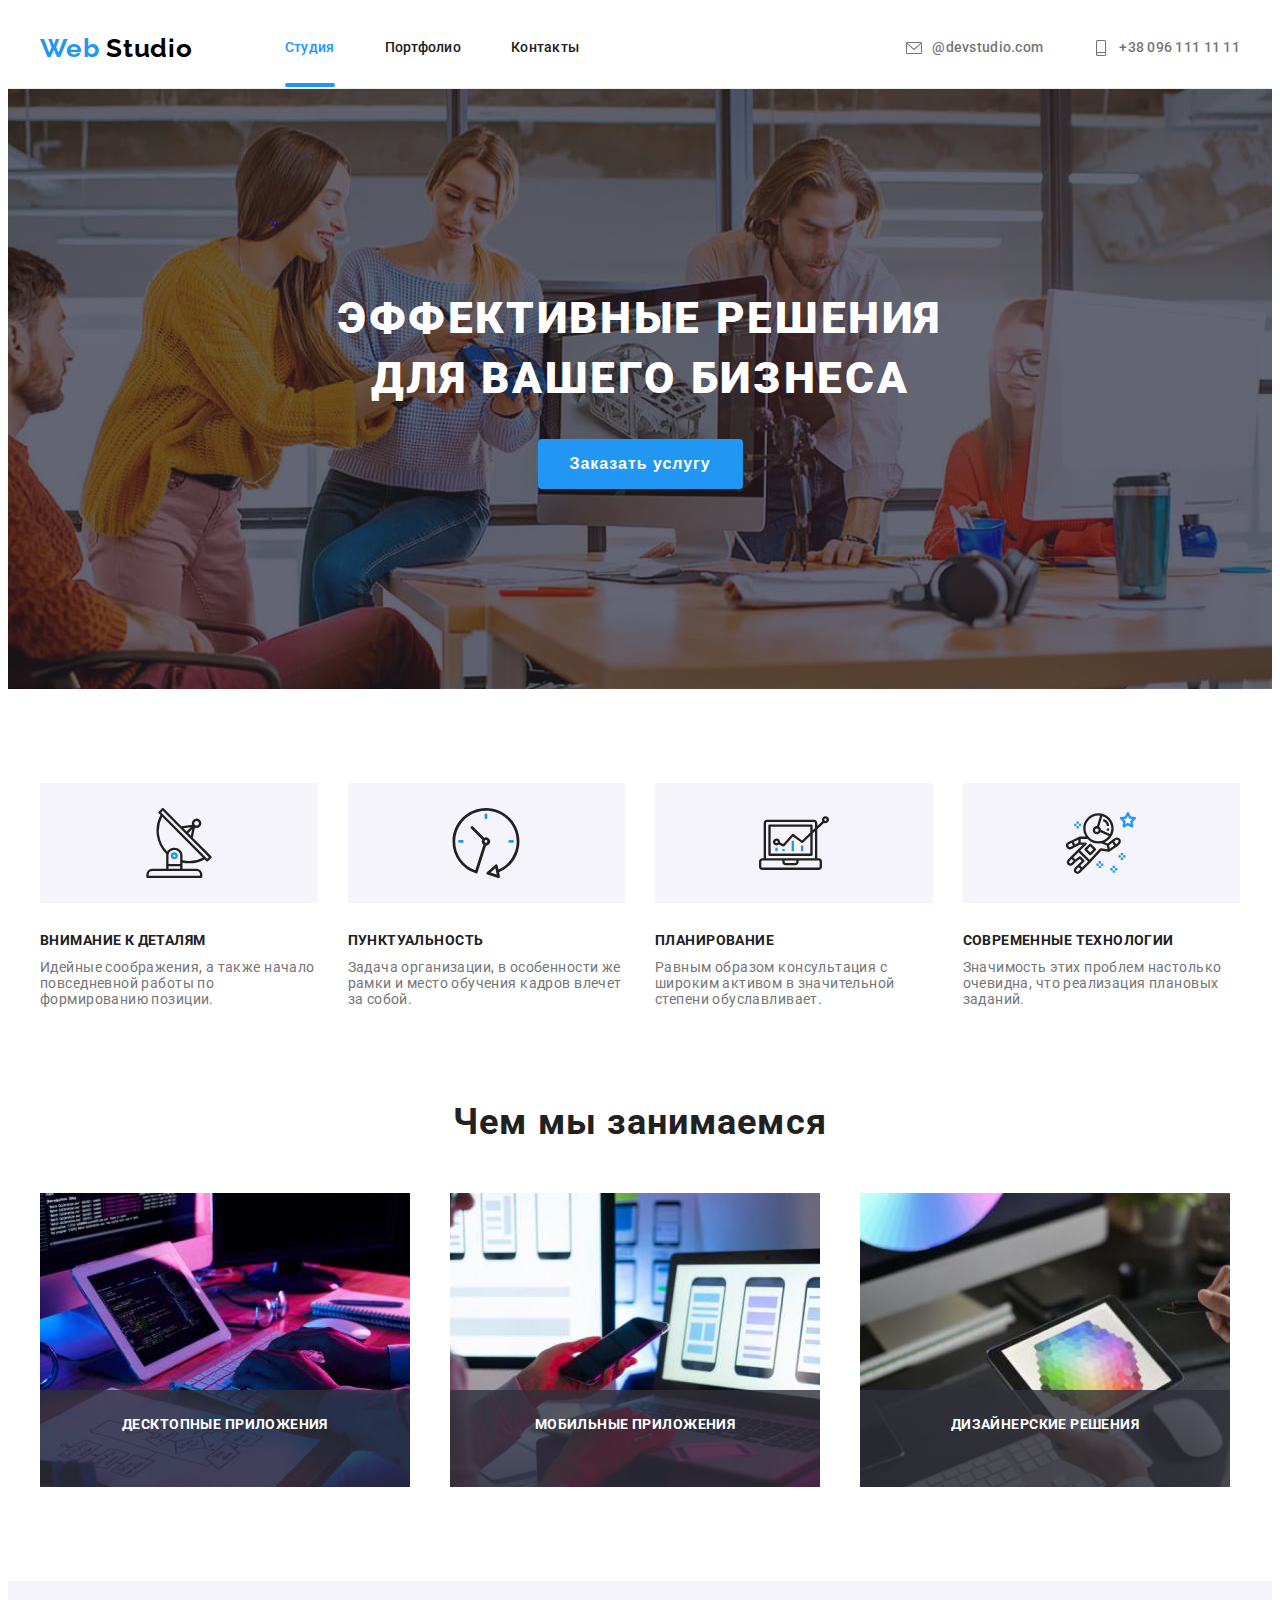
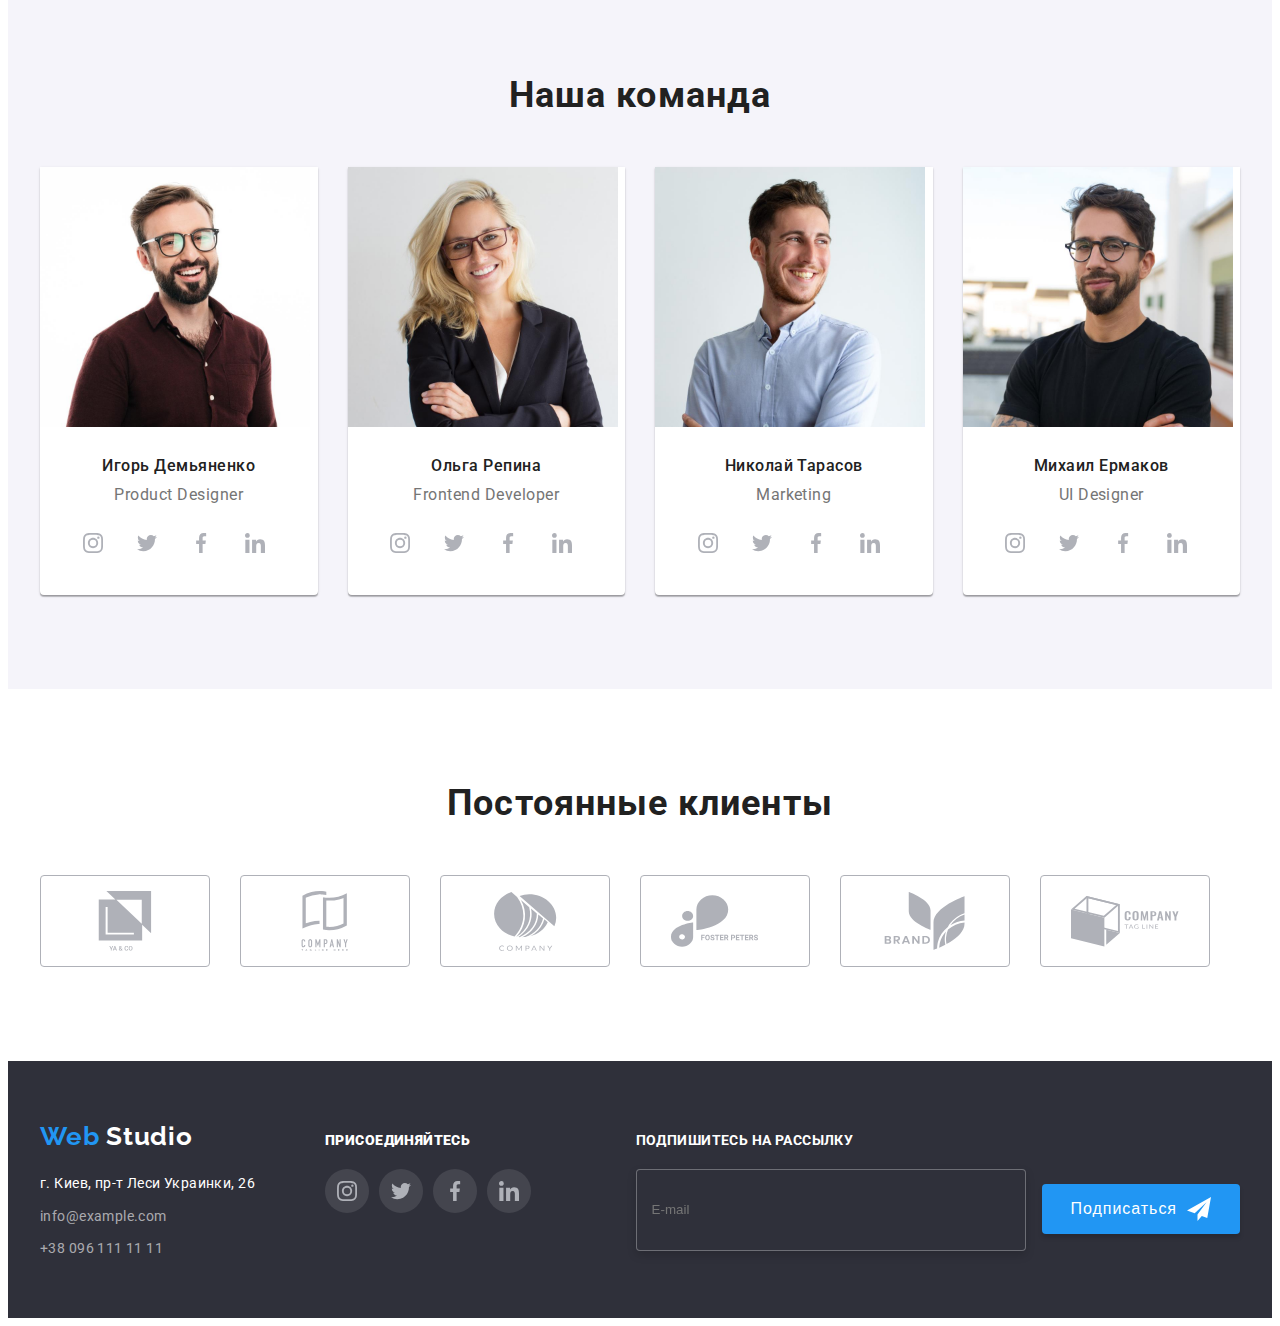
==== commit bae900fe: "убрались паддинги в футере,  добавился фокус на чекбокс в модалке, исправились ошибки после валидаци" ====
--- a/index.html
+++ b/index.html
@@ -354,86 +354,84 @@
 			</section>
 		</main>
 		<footer class="footer">
-			<div class="container">
-				<div class="feedback">
-					<div class="footer-item">
-						<a href="" lang="en" class="footer-logo link">
-							<span class="logo-effect">Web</span>
-							Studio
-						</a>
-						<address class="address">
-							<ul class="address-list list">
-								<li class="address-item">
-									<a
-										class="address-map link"
-										href="https://goo.gl/maps/dPyyy7mNsQ9xPULU9"
-										target="_blank"
-										rel="noopener noreferrer"
-									>
-										г. Киев, пр-т Леси Украинки, 26
-									</a>
-								</li>
-								<li class="address-item">
-									<a class="address-link link" href="mailto:info@example.com">info@example.com</a>
-								</li>
-								<li class="address-item">
-									<a class="address-link link" href="tel:+380991111111">+38 096 111 11 11</a>
-								</li>
-							</ul>
-						</address>
-					</div>
-					<div class="footer-item subscribe">
-						<h3 class="subscribe-title">Присоединяйтесь</h3>
-						<ul class="subscribe-social list social-list">
-							<li class="social-item">
-								<a href="" class="social-link subscribe-link">
-									<svg class="social-icon subscribe-icon" width="20" height="20">
-										<use href="./images/icons.svg#icon-instagram"></use>
-									</svg>
+			<div class="container feedback">
+				<div class="footer-item">
+					<a href="" lang="en" class="footer-logo link">
+						<span class="logo-effect">Web</span>
+						Studio
+					</a>
+					<address class="address">
+						<ul class="address-list list">
+							<li class="address-item">
+								<a
+									class="address-map link"
+									href="https://goo.gl/maps/dPyyy7mNsQ9xPULU9"
+									target="_blank"
+									rel="noopener noreferrer"
+								>
+									г. Киев, пр-т Леси Украинки, 26
 								</a>
 							</li>
-							<li class="social-item">
-								<a href="" class="social-link subscribe-link">
-									<svg class="social-icon subscribe-icon" width="20" height="20">
-										<use href="./images/icons.svg#icon-twitter"></use>
-									</svg>
-								</a>
+							<li class="address-item">
+								<a class="address-link link" href="mailto:info@example.com">info@example.com</a>
 							</li>
-							<li class="social-item">
-								<a href="" class="social-link subscribe-link">
-									<svg class="social-icon subscribe-icon" width="20" height="20">
-										<use href="./images/icons.svg#icon-facebook"></use>
-									</svg>
-								</a>
-							</li>
-							<li class="social-item">
-								<a href="" class="social-link subscribe-link">
-									<svg class="social-icon subscribe-icon" width="20" height="20">
-										<use href="./images/icons.svg#icon-linkedin"></use>
-									</svg>
-								</a>
+							<li class="address-item">
+								<a class="address-link link" href="tel:+380991111111">+38 096 111 11 11</a>
 							</li>
 						</ul>
-					</div>
-					<form class="footer-subscribe">
-						<p class="subscribe-caption">Подпишитесь на рассылку</p>
-						<input
-							class="subscribe-mail"
-							type="email"
-							name="email"
-							required
-							placeholder="E-mail"
-							pattern="[a-z0-9._%+-]+@[a-z0-9.-]+\.[a-z]{2,4}$"
-							title="email@mail.com"
-						/>
-						<button class="subscribe-btn" type="submit">
-							Подписаться
-							<svg class="subscribe-btn-icon" width="24" height="24">
-								<use href="./images/icons.svg#icon-send"></use>
-							</svg>
-						</button>
-					</form>
-				</div>
+					</address>
+				</div>
+				<div class="footer-item subscribe">
+					<h3 class="subscribe-title">Присоединяйтесь</h3>
+					<ul class="subscribe-social list social-list">
+						<li class="social-item">
+							<a href="" class="social-link subscribe-link">
+								<svg class="social-icon subscribe-icon" width="20" height="20">
+									<use href="./images/icons.svg#icon-instagram"></use>
+								</svg>
+							</a>
+						</li>
+						<li class="social-item">
+							<a href="" class="social-link subscribe-link">
+								<svg class="social-icon subscribe-icon" width="20" height="20">
+									<use href="./images/icons.svg#icon-twitter"></use>
+								</svg>
+							</a>
+						</li>
+						<li class="social-item">
+							<a href="" class="social-link subscribe-link">
+								<svg class="social-icon subscribe-icon" width="20" height="20">
+									<use href="./images/icons.svg#icon-facebook"></use>
+								</svg>
+							</a>
+						</li>
+						<li class="social-item">
+							<a href="" class="social-link subscribe-link">
+								<svg class="social-icon subscribe-icon" width="20" height="20">
+									<use href="./images/icons.svg#icon-linkedin"></use>
+								</svg>
+							</a>
+						</li>
+					</ul>
+				</div>
+				<form class="footer-subscribe">
+					<p class="subscribe-caption">Подпишитесь на рассылку</p>
+					<input
+						class="subscribe-mail"
+						type="email"
+						name="email"
+						required
+						placeholder="E-mail"
+						pattern="[a-z0-9._%+-]+@[a-z0-9.-]+\.[a-z]{2,4}$"
+						title="email@mail.com"
+					/>
+					<button class="subscribe-btn" type="submit">
+						Подписаться
+						<svg class="subscribe-btn-icon" width="24" height="24">
+							<use href="./images/icons.svg#icon-send"></use>
+						</svg>
+					</button>
+				</form>
 			</div>
 		</footer>
 		<div class="backdrop is-hidden" data-modal>
@@ -454,11 +452,9 @@
 								type="text"
 								class="modal-form-input"
 								name="username"
-								minlenght="2"
-								pattern="[a-zA-Zа-яёА-ЯЁ]+"
+								pattern="[a-zA-Zа-яёА-ЯЁ]{2,20}"
 								title="Имя должно содержать символы кириллицы или латиницы"
-								required
-							/>
+								required/>
 							<svg class="modal-form-icon" width="18" height="18">
 								<use href="./images/icons.svg#icon-name"></use>
 							</svg>
@@ -477,7 +473,7 @@
 								required
 							/>
 							<svg class="modal-form-icon" width="18" height="18">
-								<use href="./images/icons.svg#icon-phone"></use>
+								<use href="./images/icons.svg#icon-modal-phone"></use>
 							</svg>
 						</span>
 					</label>
@@ -491,8 +487,7 @@
 								name="mail"
 								pattern="[a-z0-9._%+-]+@[a-z0-9.-]+\.[a-z]{2,4}$"
 								title="email@mail.com"
-								required
-							/>
+								required>
 							<svg class="modal-form-icon" width="18" height="18">
 								<use href="./images/icons.svg#icon-email"></use>
 							</svg>
@@ -506,7 +501,7 @@
 
 					<input type="checkbox" id="policy" class="modal-form-checkbox visually-hidden" />
 					<label for="policy" class="modal-form-checkbox-label">
-						Соглашаюсь с рассылкой и принимаю&nbsp
+						Соглашаюсь с рассылкой и принимаю &#160;
 						<a href="#" class="policy-link">Условия договора</a>
 					</label>
 
--- a/css/styles.css
+++ b/css/styles.css
@@ -64,9 +64,7 @@
   padding-bottom: 24px; */
 	border-bottom: 1px solid #ececec;
 }
-.header-nav {
-	display: flex;
-}
+
 .header-logo {
 	margin-right: 92px;
 	font-family: "Raleway";
@@ -426,6 +424,7 @@
 }
 .feedback {
 	display: flex;
+	align-items: baseline;
 }
 .footer-item:not(:last-child) {
 	margin-right: 70px;
@@ -471,9 +470,6 @@
 	color: var(--effects-color);
 }
 
-.subscribe {
-	margin-top: 12px;
-}
 .subscribe-title {
 	font-weight: 900;
 	font-size: 14px;
@@ -491,8 +487,9 @@
 }
 
 /* --форма подписки-- */
+
 .footer-subscribe {
-	margin-top: 12px;
+	margin-left: auto;
 }
 .subscribe-caption {
 	font-weight: 700;
@@ -517,13 +514,10 @@
 	display: inline-flex;
 	align-items: center;
 	text-align: center;
-	margin-top: 20px;
 	font-size: 16px;
 	line-height: 1.87;
 	letter-spacing: 0.06em;
 	padding: 10px 29px;
-	min-width: 200px;
-	height: 50px;
 	margin-left: 12px;
 	background-color: var(--effects-color);
 	color: var(--footer-text-color);
@@ -754,7 +748,8 @@
 	width: 16px;
 	height: 16px;
 	margin-right: 8px;
-	border: 1px solid var(--secondary-title-color);
+	border: 2px solid var(--secondary-title-color);
+	border-radius: 3px;
 	cursor: pointer;
 }
 .modal-form-checkbox-label {
@@ -766,11 +761,18 @@
 	letter-spacing: 0.03em;
 	color: #757575;
 	margin-bottom: 30px;
+	transition: color var(--transition);
+}
+.modal-form-checkbox:focus + .modal-form-checkbox-label::before {
+	border-color: var(--effects-color);
 }
 
 .modal-form-checkbox:checked + .modal-form-checkbox-label::before {
-	background-image: url(../images/icon-check.svg);
 	border-color: var(--effects-color);
+	background-image: url(../images/icon-checkbox.svg);
+	background-color: var(--effects-color);
+	background-position: center;
+	background-repeat: no-repeat;
 }
 .modal-form-btn {
 	align-self: center;
